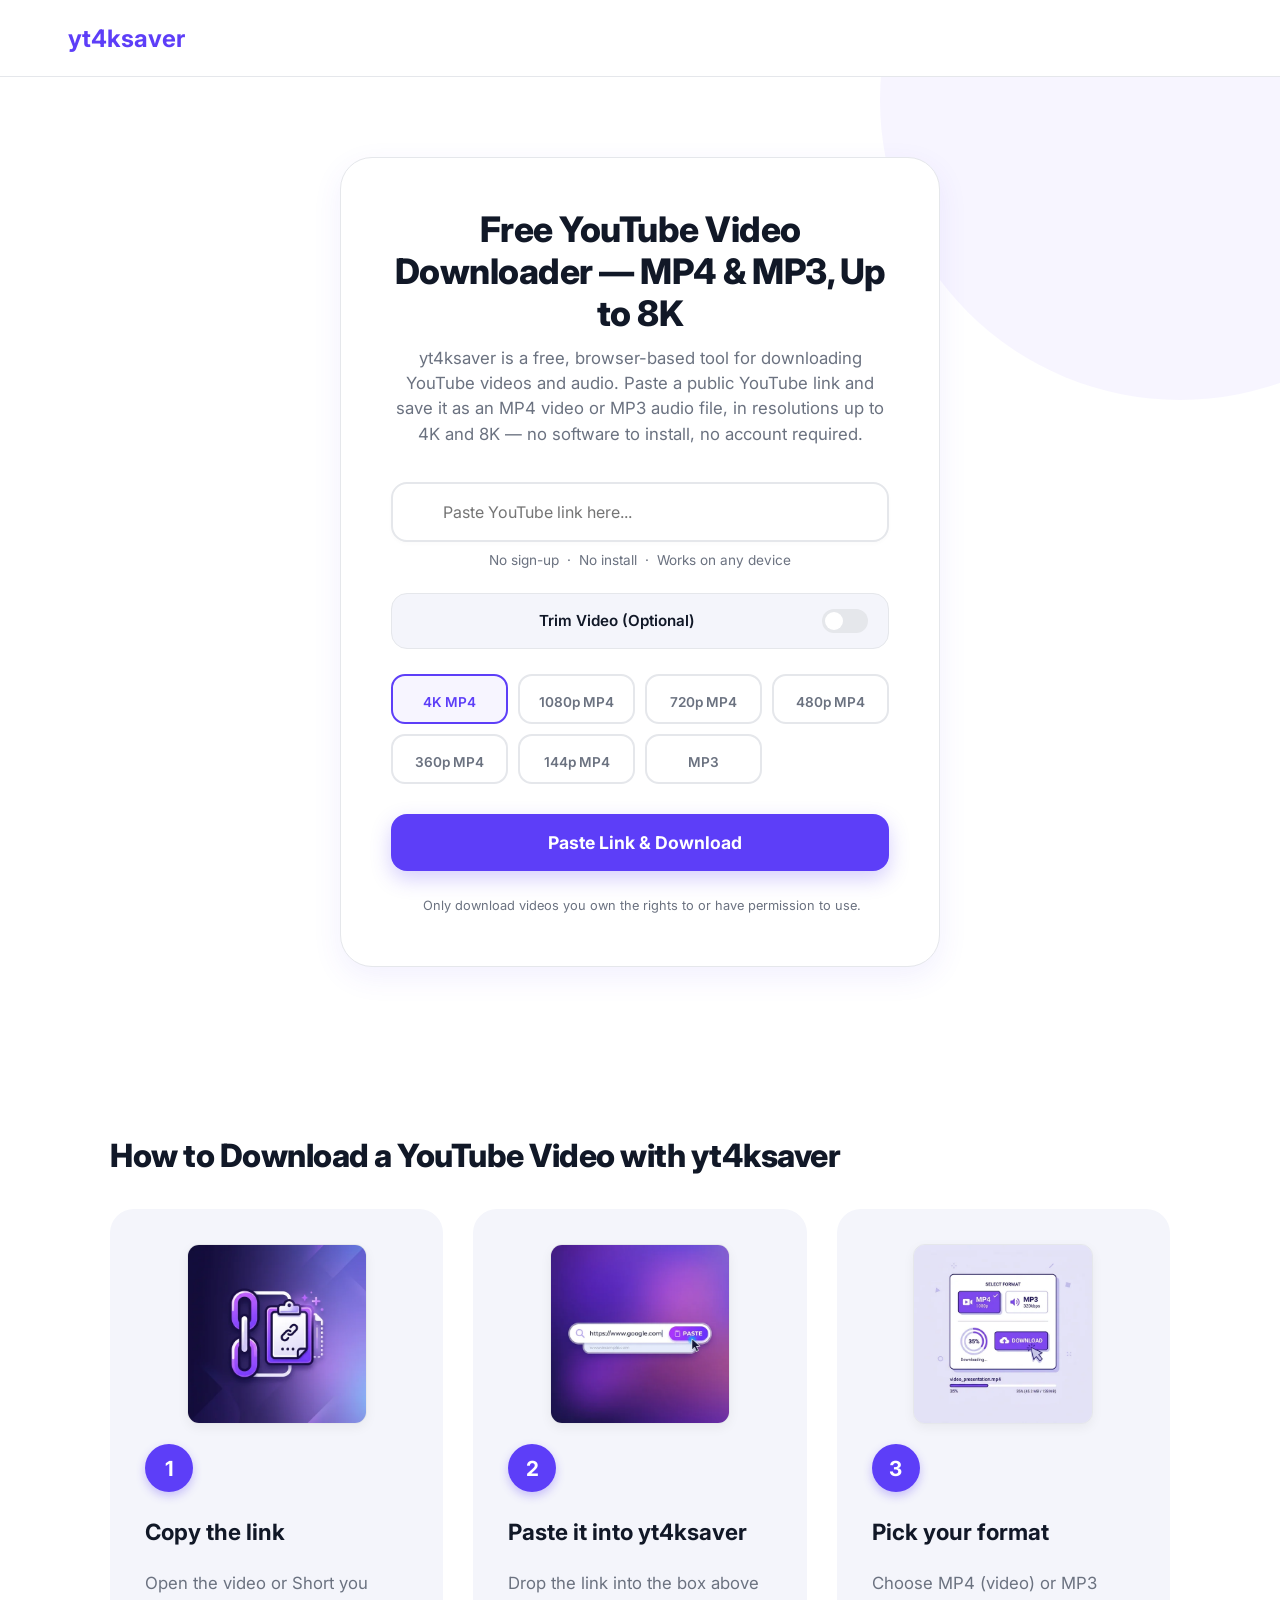
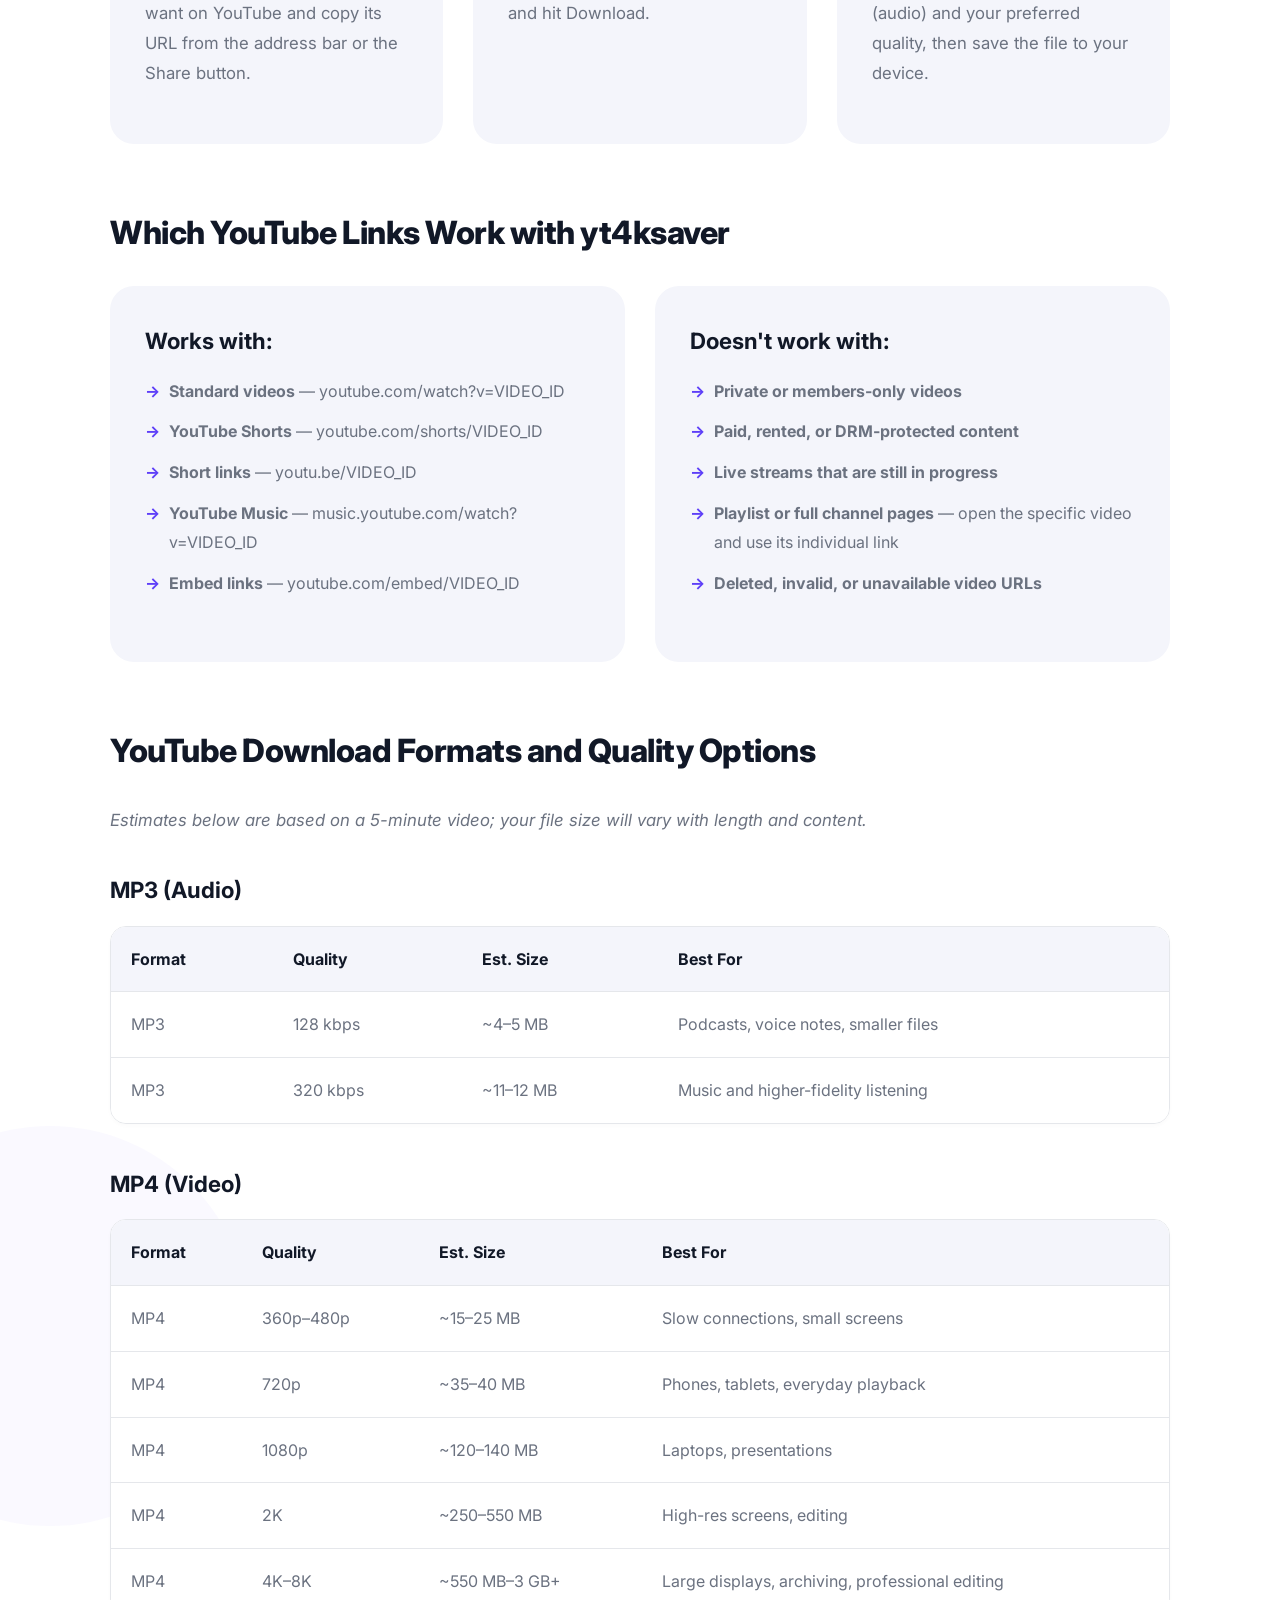
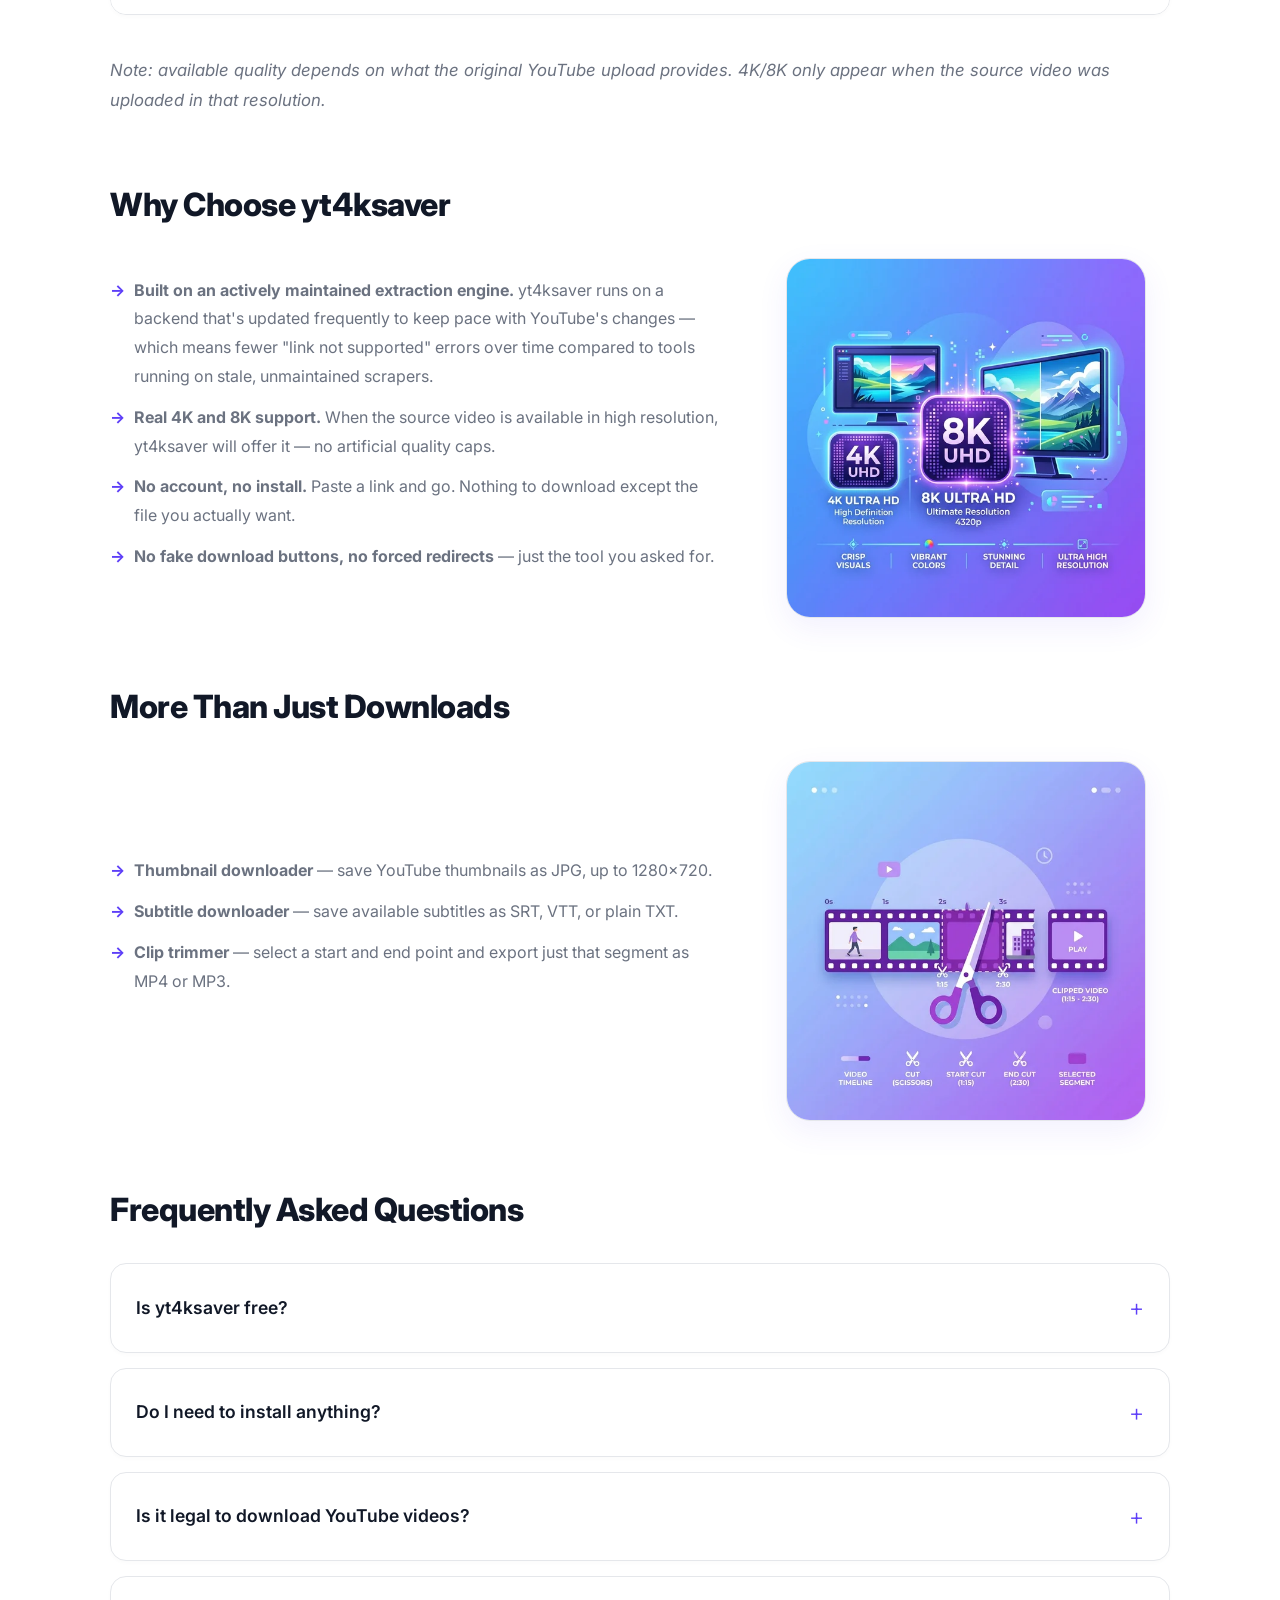
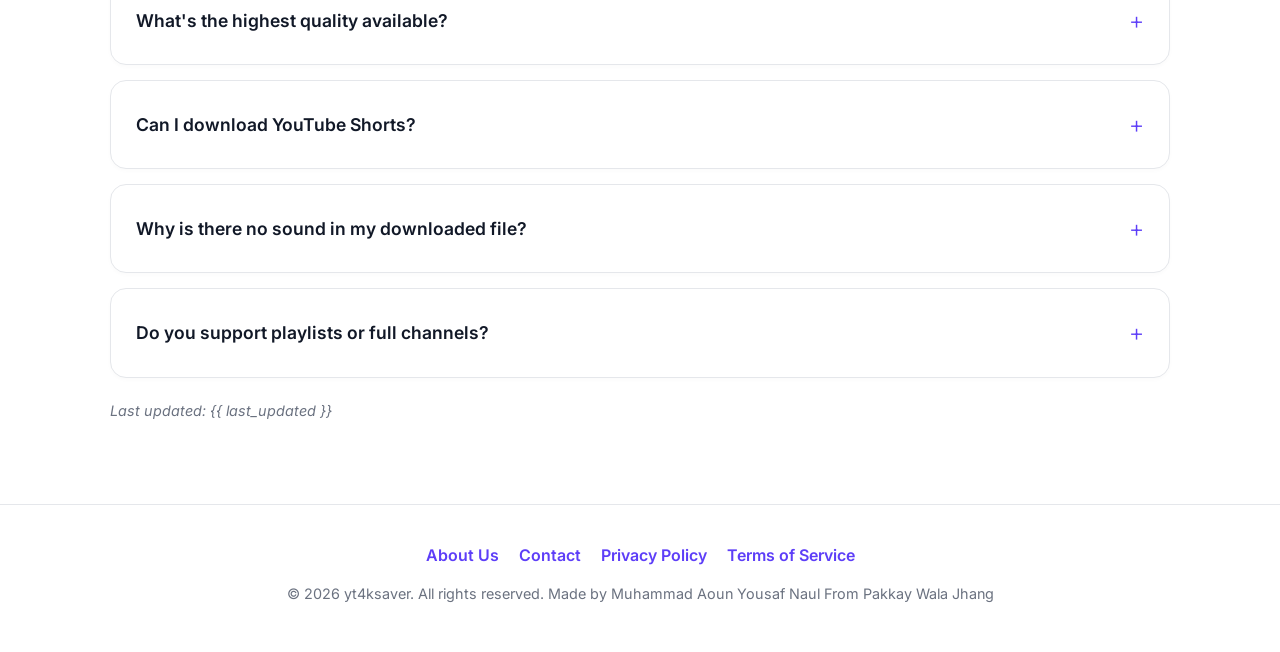
==== index.html @ 39dce500 "Initial commit of yt4ksaver" ====
<!DOCTYPE html>
<html lang="en-US">

<head>
    <meta charset="UTF-8">
    <meta name="viewport" content="width=device-width, initial-scale=1.0">
    <title>yt4ksaver — Free YouTube Video Downloader (MP4 & MP3, 8K)</title>
    <meta name="description"
        content="Download YouTube videos free as MP4 or MP3 — up to 4K and 8K quality. No sign-up, no software. Paste a link and download in seconds.">
    <meta name="robots" content="index, follow">
    <link rel="canonical" href="https://yt4ksaver.com/">

    <!-- Open Graph -->
    <meta property="og:type" content="website">
    <meta property="og:title" content="yt4ksaver — Free YouTube Video Downloader (MP4 & MP3, up to 8K)">
    <meta property="og:description"
        content="Free, browser-based YouTube downloader. MP4 and MP3, up to 8K, no sign-up required.">
    <meta property="og:url" content="https://yt4ksaver.com/">
    <meta property="og:image" content="https://yt4ksaver.com/og-image.png">

    <!-- Twitter Card -->
    <meta name="twitter:card" content="summary_large_image">
    <meta name="twitter:title" content="yt4ksaver — Free YouTube Video Downloader">
    <meta name="twitter:description" content="MP4 & MP3, up to 8K. No sign-up, no software.">

    <link href="https://fonts.googleapis.com/css2?family=Inter:wght@400;500;600;700&display=swap" rel="stylesheet">
    <link rel="stylesheet" href="style.css">
    <script src="https://unpkg.com/lucide@latest"></script>

    <!-- Schema Markup (JSON-LD) -->
    <script type="application/ld+json">
    {
      "@context": "https://schema.org",
      "@graph": [
        {
          "@type": "WebApplication",
          "name": "yt4ksaver",
          "url": "https://yt4ksaver.com/",
          "applicationCategory": "MultimediaApplication",
          "operatingSystem": "Any (browser-based)",
          "offers": {
            "@type": "Offer",
            "price": "0",
            "priceCurrency": "USD"
          },
          "description": "Free browser-based tool to download YouTube videos and audio as MP4 or MP3, up to 4K and 8K resolution."
        },
        {
          "@type": "HowTo",
          "name": "How to Download a YouTube Video with yt4ksaver",
          "step": [
            { "@type": "HowToStep", "name": "Copy the link", "text": "Open the video or Short on YouTube and copy its URL." },
            { "@type": "HowToStep", "name": "Paste it into yt4ksaver", "text": "Paste the link into the download box and click Download." },
            { "@type": "HowToStep", "name": "Pick your format", "text": "Choose MP4 or MP3 and your preferred quality, then save the file." }
          ]
        },
        {
          "@type": "FAQPage",
          "mainEntity": [
            {
              "@type": "Question",
              "name": "Is yt4ksaver free?",
              "acceptedAnswer": { "@type": "Answer", "text": "Yes. yt4ksaver supports free downloads directly in your browser, with no sign-up or software install." }
            },
            {
              "@type": "Question",
              "name": "Do I need to install anything?",
              "acceptedAnswer": { "@type": "Answer", "text": "No. Downloads run entirely in your browser on desktop or mobile." }
            },
            {
              "@type": "Question",
              "name": "Is it legal to download YouTube videos?",
              "acceptedAnswer": { "@type": "Answer", "text": "Downloading may be subject to YouTube's Terms of Service and copyright law. Only save content you own or have permission to use." }
            },
            {
              "@type": "Question",
              "name": "What's the highest quality available?",
              "acceptedAnswer": { "@type": "Answer", "text": "Up to 8K, when the original video was uploaded in that resolution." }
            },
            {
              "@type": "Question",
              "name": "Can I download YouTube Shorts?",
              "acceptedAnswer": { "@type": "Answer", "text": "Yes, Shorts links work the same way as standard video links." }
            }
          ]
        }
      ]
    }
    </script>
</head>

<body>
    <header class="site-header">
        <div class="header-container">
            <a href="/" class="logo" style="text-decoration: none;">
                <i data-lucide="youtube" style="color: var(--primary-color);"></i>
                yt4ksaver
            </a>
            <button class="dark-mode-toggle" id="dark-mode-toggle" aria-label="Toggle Dark Mode">
                <i data-lucide="moon" class="toggle-icon"></i>
            </button>
        </div>
    </header>

    <main>
        <!-- Hero & Downloader -->
        <section class="hero-section">
            <div class="container downloader-container">
                <header class="downloader-header">
                    <h1>Free YouTube Video Downloader — MP4 & MP3, Up to 8K</h1>
                    <p>yt4ksaver is a free, browser-based tool for downloading YouTube videos and audio. Paste a public
                        YouTube link and save it as an MP4 video or MP3 audio file, in resolutions up to 4K and 8K — no
                        software to install, no account required.</p>
                </header>

                <section class="downloader-ui">
                    <div class="video-preview" id="video-preview" style="display: none;">
                        <img id="thumbnail" src="" alt="YouTube Video Thumbnail">
                        <div class="video-info">
                            <span class="ready-badge"><i data-lucide="check-circle-2"></i> Ready</span>
                            <div class="extra-downloads">
                                <a href="#" id="download-thumb-btn" target="_blank" class="extra-btn"
                                    title="Download HD Thumbnail"><i data-lucide="image"></i></a>
                                <button id="download-sub-btn" class="extra-btn" title="Download Subtitles"><i
                                        data-lucide="type"></i></button>
                            </div>
                        </div>
                    </div>

                    <div class="input-group">
                        <i data-lucide="link" class="input-icon"></i>
                        <input type="url" id="url-input" placeholder="Paste YouTube link here..." required
                            aria-label="YouTube Video URL">
                    </div>

                    <p
                        style="font-size: 0.85rem; color: var(--text-secondary); margin-top: -15px; margin-bottom: 25px;">
                        No sign-up &nbsp;·&nbsp; No install &nbsp;·&nbsp; Works on any device
                    </p>

                    <div class="trim-section">
                        <div class="trim-toggle-container">
                            <label class="switch-label">
                                <i data-lucide="scissors"></i> Trim Video (Optional)
                                <div class="switch">
                                    <input type="checkbox" id="trim-toggle">
                                    <span class="slider round"></span>
                                </div>
                            </label>
                        </div>
                        <div class="trim-inputs" id="trim-inputs" style="display: none;">
                            <div class="time-input">
                                <label for="start-time">Start Time</label>
                                <input type="text" id="start-time" placeholder="e.g. 01:15">
                            </div>
                            <div class="time-input">
                                <label for="end-time">End Time</label>
                                <input type="text" id="end-time" placeholder="e.g. 02:30">
                            </div>
                        </div>
                    </div>

                    <div class="options-group">
                        <button class="option active" data-format="4k"><i data-lucide="monitor-play"></i> 4K MP4</button>
                        <button class="option" data-format="1080p"><i data-lucide="tv"></i> 1080p MP4</button>
                        <button class="option" data-format="720p"><i data-lucide="laptop"></i> 720p MP4</button>
                        <button class="option" data-format="480p"><i data-lucide="smartphone"></i> 480p MP4</button>
                        <button class="option" data-format="360p"><i data-lucide="smartphone"></i> 360p MP4</button>
                        <button class="option" data-format="144p"><i data-lucide="film"></i> 144p MP4</button>
                        <button class="option" data-format="mp3"><i data-lucide="headphones"></i> MP3</button>
                    </div>

                    <div class="progress-container" id="progress-container" style="display: none;">
                        <div class="progress-bar" id="progress-bar"></div>
                        <div class="progress-text" id="progress-text">0%</div>
                    </div>

                    <div class="action-buttons">
                        <button class="download-btn" id="download-btn">
                            <i data-lucide="download"></i>
                            <span class="btn-text">Paste Link & Download</span>
                            <div class="spinner" id="spinner"></div>
                        </button>
                        <button class="pause-btn" id="pause-btn" style="display: none;" aria-label="Cancel or Pause">
                            <i data-lucide="square"></i>
                        </button>
                    </div>

                    <div class="status" id="status-message"></div>
                    <p class="tos-text"><i data-lucide="shield-alert"
                            style="width: 14px; height: 14px; vertical-align: middle; margin-right: 4px;"></i>Only
                        download videos you own the rights to or have permission to use.</p>
                </section>

                <!-- Recent Downloads -->
                <div class="recent-downloads" id="recent-downloads" style="display: none;">
                    <div style="display: flex; justify-content: space-between; align-items: center; margin-bottom: 15px;">
                        <h3 style="margin-bottom: 0;"><i data-lucide="history"></i> Recent Downloads</h3>
                        <button id="clear-history-btn" class="clear-history-btn" title="Clear Download History">
                            <i data-lucide="trash-2" style="width: 14px; height: 14px; vertical-align: middle;"></i> Clear
                        </button>
                    </div>
                    <ul id="recent-list" class="recent-list"></ul>
                </div>
            </div>
        </section>

        <!-- SEO Content -->
        <section class="seo-content container">
            <article class="seo-article">
                <h2>How to Download a YouTube Video with yt4ksaver</h2>
                <div class="steps-grid">
                    <div class="step-card">
                        <img src="step-copy.webp" alt="Step 1: Copy YouTube link from address bar or share button"
                            width="500" height="500" loading="lazy" class="step-img">
                        <div class="step-number">1</div>
                        <h3>Copy the link</h3>
                        <p>Open the video or Short you want on YouTube and copy its URL from the address bar or the
                            Share button.</p>
                    </div>
                    <div class="step-card">
                        <img src="step-paste.webp" alt="Step 2: Paste URL link into yt4ksaver downloader input"
                            width="500" height="500" loading="lazy" class="step-img">
                        <div class="step-number">2</div>
                        <h3>Paste it into yt4ksaver</h3>
                        <p>Drop the link into the box above and hit Download.</p>
                    </div>
                    <div class="step-card">
                        <img src="step-download.webp" alt="Step 3: Select format and download in 4K MP4 or MP3"
                            width="500" height="500" loading="lazy" class="step-img">
                        <div class="step-number">3</div>
                        <h3>Pick your format</h3>
                        <p>Choose MP4 (video) or MP3 (audio) and your preferred quality, then save the file to your
                            device.</p>
                    </div>
                </div>

                <h2>Which YouTube Links Work with yt4ksaver</h2>
                <div class="benefits-grid">
                    <div class="benefit">
                        <h3>Works with:</h3>
                        <ul>
                            <li><strong>Standard videos</strong> — <code>youtube.com/watch?v=VIDEO_ID</code></li>
                            <li><strong>YouTube Shorts</strong> — <code>youtube.com/shorts/VIDEO_ID</code></li>
                            <li><strong>Short links</strong> — <code>youtu.be/VIDEO_ID</code></li>
                            <li><strong>YouTube Music</strong> — <code>music.youtube.com/watch?v=VIDEO_ID</code></li>
                            <li><strong>Embed links</strong> — <code>youtube.com/embed/VIDEO_ID</code></li>
                        </ul>
                    </div>
                    <div class="benefit">
                        <h3>Doesn't work with:</h3>
                        <ul>
                            <li><strong>Private or members-only videos</strong></li>
                            <li><strong>Paid, rented, or DRM-protected content</strong></li>
                            <li><strong>Live streams that are still in progress</strong></li>
                            <li><strong>Playlist or full channel pages</strong> — open the specific video and use its
                                individual link</li>
                            <li><strong>Deleted, invalid, or unavailable video URLs</strong></li>
                        </ul>
                    </div>
                </div>

                <h2>YouTube Download Formats and Quality Options</h2>
                <p><em>Estimates below are based on a 5-minute video; your file size will vary with length and
                        content.</em></p>

                <h3>MP3 (Audio)</h3>
                <div class="table-container">
                    <table class="seo-table">
                        <thead>
                            <tr>
                                <th>Format</th>
                                <th>Quality</th>
                                <th>Est. Size</th>
                                <th>Best For</th>
                            </tr>
                        </thead>
                        <tbody>
                            <tr>
                                <td>MP3</td>
                                <td>128 kbps</td>
                                <td>~4–5 MB</td>
                                <td>Podcasts, voice notes, smaller files</td>
                            </tr>
                            <tr>
                                <td>MP3</td>
                                <td>320 kbps</td>
                                <td>~11–12 MB</td>
                                <td>Music and higher-fidelity listening</td>
                            </tr>
                        </tbody>
                    </table>
                </div>

                <h3>MP4 (Video)</h3>
                <div class="table-container">
                    <table class="seo-table">
                        <thead>
                            <tr>
                                <th>Format</th>
                                <th>Quality</th>
                                <th>Est. Size</th>
                                <th>Best For</th>
                            </tr>
                        </thead>
                        <tbody>
                            <tr>
                                <td>MP4</td>
                                <td>360p–480p</td>
                                <td>~15–25 MB</td>
                                <td>Slow connections, small screens</td>
                            </tr>
                            <tr>
                                <td>MP4</td>
                                <td>720p</td>
                                <td>~35–40 MB</td>
                                <td>Phones, tablets, everyday playback</td>
                            </tr>
                            <tr>
                                <td>MP4</td>
                                <td>1080p</td>
                                <td>~120–140 MB</td>
                                <td>Laptops, presentations</td>
                            </tr>
                            <tr>
                                <td>MP4</td>
                                <td>2K</td>
                                <td>~250–550 MB</td>
                                <td>High-res screens, editing</td>
                            </tr>
                            <tr>
                                <td>MP4</td>
                                <td>4K–8K</td>
                                <td>~550 MB–3 GB+</td>
                                <td>Large displays, archiving, professional editing</td>
                            </tr>
                        </tbody>
                    </table>
                </div>
                <p><em>Note: available quality depends on what the original YouTube upload provides. 4K/8K only appear
                        when the source video was uploaded in that resolution.</em></p>

                <h2>Why Choose yt4ksaver</h2>
                <div class="feature-split">
                    <div class="feature-split-content">
                        <ul>
                            <li><strong>Built on an actively maintained extraction engine.</strong> yt4ksaver runs on a
                                backend that's updated frequently to keep pace with YouTube's changes — which means
                                fewer "link not supported" errors over time compared to tools running on stale,
                                unmaintained scrapers.</li>
                            <li><strong>Real 4K and 8K support.</strong> When the source video is available in high
                                resolution, yt4ksaver will offer it — no artificial quality caps.</li>
                            <li><strong>No account, no install.</strong> Paste a link and go. Nothing to download except
                                the file you actually want.</li>
                            <li><strong>No fake download buttons, no forced redirects</strong> — just the tool you asked
                                for.</li>
                        </ul>
                    </div>
                    <div class="feature-split-img-container">
                        <img src="feature-quality.webp"
                            alt="High Resolution support: Download videos in Full HD 1080p, Ultra HD 4K, and 8K resolutions"
                            width="600" height="600" loading="lazy" class="feature-img">
                    </div>
                </div>

                <h2>More Than Just Downloads</h2>
                <div class="feature-split">
                    <div class="feature-split-content">
                        <ul>
                            <li><strong>Thumbnail downloader</strong> — save YouTube thumbnails as JPG, up to 1280×720.
                            </li>
                            <li><strong>Subtitle downloader</strong> — save available subtitles as SRT, VTT, or plain
                                TXT.</li>
                            <li><strong>Clip trimmer</strong> — select a start and end point and export just that
                                segment as MP4 or MP3.</li>
                        </ul>
                    </div>
                    <div class="feature-split-img-container">
                        <img src="feature-trimming.webp"
                            alt="Advanced tools: Video Trimming, Thumbnail detection, and Subtitle extraction"
                            width="600" height="600" loading="lazy" class="feature-img">
                    </div>
                </div>

                <h2>Frequently Asked Questions</h2>
                <div class="faq-section">
                    <details>
                        <summary>Is yt4ksaver free?</summary>
                        <p>Yes. yt4ksaver supports free downloads directly in your browser, with no sign-up or software
                            install.</p>
                    </details>
                    <details>
                        <summary>Do I need to install anything?</summary>
                        <p>No. Downloads run entirely in your browser on desktop or mobile.</p>
                    </details>
                    <details>
                        <summary>Is it legal to download YouTube videos?</summary>
                        <p>Downloading YouTube videos may be subject to YouTube's Terms of Service and copyright law.
                            Only save content you own, have permission to use, or are otherwise legally allowed to keep.
                        </p>
                    </details>
                    <details>
                        <summary>What's the highest quality available?</summary>
                        <p>Up to 8K, when the original YouTube video was uploaded in that resolution. If the source
                            doesn't offer 4K or 8K, those options won't appear.</p>
                    </details>
                    <details>
                        <summary>Can I download YouTube Shorts?</summary>
                        <p>Yes — paste the Shorts link the same way you would a standard video link.</p>
                    </details>
                    <details>
                        <summary>Why is there no sound in my downloaded file?</summary>
                        <p>You likely downloaded a video-only version. Check for a muted-speaker icon next to the
                            quality option and choose a version with audio, or download the MP3 separately.</p>
                    </details>
                    <details>
                        <summary>Do you support playlists or full channels?</summary>
                        <p>Not yet. Open the specific video you want from the playlist or channel and use its individual
                            link.</p>
                    </details>
                </div>
                <p style="margin-top: 20px; font-size: 0.9rem; color: var(--text-secondary);"><em>Last updated: {{
                        last_updated }}</em></p>
            </article>
        </section>
    </main>

    <footer class="site-footer">
        <div class="footer-container">
            <div class="footer-links">
                <a href="/about.html">About Us</a>
                <a href="/contact.html">Contact</a>
                <a href="/privacy.html">Privacy Policy</a>
                <a href="/terms.html">Terms of Service</a>
            </div>
            <p>&copy; 2026 yt4ksaver. All rights reserved. Made by Muhammad Aoun Yousaf Naul From Pakkay Wala Jhang</p>
        </div>
    </footer>

    <script src="script.js" defer></script>
</body>

</html>
---- style.css ----
:root {
    --primary-color: #5d3ef8;
    --primary-hover: #4b2edf;
    --bg-main: #ffffff;
    --bg-card: #f4f5fb;
    --text-primary: #111827;
    --text-secondary: #6b7280;
    --border-color: #e5e7eb;
    --shadow-sm: 0 2px 4px rgba(0, 0, 0, 0.02);
    --shadow-md: 0 10px 30px rgba(93, 62, 248, 0.08);
}

body.dark-mode {
    --bg-main: #0f172a;
    --bg-card: #1e293b;
    --text-primary: #f8fafc;
    --text-secondary: #94a3b8;
    --border-color: #334155;
    --shadow-sm: 0 2px 4px rgba(0, 0, 0, 0.2);
    --shadow-md: 0 10px 30px rgba(0, 0, 0, 0.4);
}

* {
    margin: 0;
    padding: 0;
    box-sizing: border-box;
    font-family: 'Inter', -apple-system, BlinkMacSystemFont, sans-serif;
}

body {
    background: var(--bg-main);
    color: var(--text-primary);
    min-height: 100vh;
    display: flex;
    flex-direction: column;
    overflow-x: hidden;
    position: relative;
    transition: background-color 0.3s ease, color 0.3s ease;
}

body, header, footer, .downloader-container, .downloader-ui, .seo-content, .seo-article, input, button, .switch, .option, .trim-section, .step-card, .benefit, details, summary {
    transition: background-color 0.3s ease, color 0.3s ease, border-color 0.3s ease, box-shadow 0.3s ease;
}

/* Background Abstract Shapes */
body::before, body::after {
    content: '';
    position: absolute;
    border-radius: 50%;
    background: rgba(93, 62, 248, 0.05);
    z-index: -1;
}
body::before {
    width: 600px;
    height: 600px;
    top: -200px;
    right: -200px;
}
body::after {
    width: 400px;
    height: 400px;
    top: 50%;
    left: -150px;
    background: rgba(93, 62, 248, 0.03);
}

.site-header {
    background: var(--bg-main);
    padding: 20px 0;
    backdrop-filter: blur(10px);
    position: sticky;
    top: 0;
    z-index: 100;
    border-bottom: 1px solid var(--border-color);
}

.header-container {
    max-width: 1200px;
    margin: 0 auto;
    padding: 0 20px;
    display: flex;
    align-items: center;
    justify-content: space-between;
}

.logo {
    font-size: 1.5rem;
    font-weight: 700;
    color: var(--primary-color);
    display: flex;
    align-items: center;
    gap: 8px;
}

.dark-mode-toggle {
    cursor: pointer;
    background: none;
    border: none;
    padding: 8px;
    border-radius: 50%;
    display: flex;
    align-items: center;
    justify-content: center;
    color: var(--text-primary);
    transition: background-color 0.2s, transform 0.2s;
}

.dark-mode-toggle:hover {
    background-color: var(--bg-card);
    transform: scale(1.08);
}

.toggle-icon {
    width: 20px;
    height: 20px;
    transition: transform 0.5s ease;
}

.dark-mode-toggle:hover .toggle-icon {
    transform: rotate(30deg);
}

.hero-section {
    padding: 80px 20px 40px;
    display: flex;
    justify-content: center;
}

.container {
    width: 100%;
}

.downloader-container {
    background: var(--bg-main);
    border-radius: 32px;
    padding: 50px;
    max-width: 600px;
    box-shadow: var(--shadow-md);
    text-align: center;
    border: 1px solid var(--border-color);
    position: relative;
    z-index: 10;
    transition: background-color 0.3s, border-color 0.3s;
}

.downloader-header h1 {
    font-size: 2.2rem;
    font-weight: 800;
    color: var(--text-primary);
    margin-bottom: 12px;
    letter-spacing: -0.5px;
}

.downloader-header p {
    color: var(--text-secondary);
    font-size: 1.05rem;
    margin-bottom: 35px;
    line-height: 1.5;
}

.input-group {
    margin-bottom: 25px;
    position: relative;
}

.input-icon {
    position: absolute;
    left: 20px;
    top: 50%;
    transform: translateY(-50%);
    color: var(--text-secondary);
    width: 20px;
    height: 20px;
}

input[type="url"] {
    width: 100%;
    padding: 18px 24px 18px 50px; /* added left padding for icon */
    border-radius: 16px;
    border: 2px solid var(--border-color);
    background: var(--bg-main);
    color: var(--text-primary);
    font-size: 1rem;
    outline: none;
    transition: all 0.3s ease;
    box-shadow: var(--shadow-sm);
}

.trim-section {
    background: var(--bg-card);
    border: 1px solid var(--border-color);
    padding: 15px 20px;
    border-radius: 16px;
    margin-bottom: 25px;
}

.trim-toggle-container {
    text-align: left;
    color: var(--text-secondary);
}

.switch-label {
    display: flex;
    justify-content: space-between;
    align-items: center;
    font-weight: 600;
    font-size: 0.95rem;
    cursor: pointer;
    color: var(--text-primary);
}

.switch-label .lucide {
    margin-right: 8px;
    vertical-align: middle;
    color: var(--primary-color);
}

/* Toggle Switch CSS */
.switch {
    position: relative;
    display: inline-block;
    width: 46px;
    height: 24px;
}
.switch input { 
    opacity: 0;
    width: 0;
    height: 0;
}
.slider {
    position: absolute;
    cursor: pointer;
    top: 0; left: 0; right: 0; bottom: 0;
    background-color: var(--border-color);
    transition: .4s;
}
.slider:before {
    position: absolute;
    content: "";
    height: 18px;
    width: 18px;
    left: 3px;
    bottom: 3px;
    background-color: white;
    transition: .4s;
}
input:checked + .slider {
    background-color: var(--primary-color);
}
input:checked + .slider:before {
    transform: translateX(22px);
}
.slider.round {
    border-radius: 34px;
}
.slider.round:before {
    border-radius: 50%;
}

.trim-inputs {
    display: flex;
    gap: 15px;
    margin-top: 20px;
    border-top: 1px solid var(--border-color);
    padding-top: 20px;
}

.time-input {
    flex: 1;
    text-align: left;
}

.time-input label {
    display: block;
    font-size: 0.8rem;
    font-weight: 600;
    color: var(--text-secondary);
    margin-bottom: 6px;
}

.time-input input {
    width: 100%;
    padding: 14px 18px;
    border-radius: 12px;
    border: 2px solid var(--border-color);
    background: var(--bg-main);
    color: var(--text-primary);
    outline: none;
}
.time-input input:focus { border-color: var(--primary-color); }

.options-group {
    display: grid;
    grid-template-columns: repeat(auto-fill, minmax(110px, 1fr));
    gap: 10px;
    margin-bottom: 30px;
}

.option {
    padding: 12px 8px;
    background: var(--bg-main);
    border: 2px solid var(--border-color);
    border-radius: 14px;
    cursor: pointer;
    transition: all 0.2s;
    font-weight: 600;
    font-size: 0.85rem;
    color: var(--text-secondary);
    display: flex;
    flex-direction: column;
    align-items: center;
    justify-content: center;
    gap: 6px;
    text-align: center;
}

.option .lucide {
    width: 24px;
    height: 24px;
    color: var(--text-secondary);
    transition: color 0.2s;
}

.option.active, .option:hover {
    background: rgba(93, 62, 248, 0.05);
    border-color: var(--primary-color);
    color: var(--primary-color);
}

.option.active .lucide, .option:hover .lucide {
    color: var(--primary-color);
}

.action-buttons {
    display: flex;
    gap: 15px;
}

.download-btn {
    flex: 1;
    padding: 18px;
    border-radius: 16px;
    border: none;
    background: var(--primary-color);
    color: white;
    font-size: 1.1rem;
    font-weight: 700;
    cursor: pointer;
    transition: all 0.3s;
    display: flex;
    justify-content: center;
    align-items: center;
    gap: 10px;
    box-shadow: 0 8px 20px rgba(93, 62, 248, 0.25);
}

.download-btn:hover {
    background: var(--primary-hover);
    transform: translateY(-2px);
    box-shadow: 0 12px 25px rgba(93, 62, 248, 0.3);
}

.download-btn:disabled {
    opacity: 0.6;
    cursor: not-allowed;
    transform: none;
}

.pause-btn {
    width: 60px;
    border-radius: 16px;
    border: 2px solid #ef4444;
    background: #fef2f2;
    color: #ef4444;
    cursor: pointer;
    transition: all 0.2s;
    display: flex;
    justify-content: center;
    align-items: center;
}

.pause-btn:hover {
    background: #ef4444;
    color: white;
}

body.dark-mode .pause-btn {
    background: rgba(239, 68, 68, 0.1);
}

.spinner {
    display: none;
    width: 22px;
    height: 22px;
    border: 3px solid rgba(255, 255, 255, 0.3);
    border-radius: 50%;
    border-top-color: white;
    animation: spin 1s ease-in-out infinite;
}

@keyframes spin {
    to { transform: rotate(360deg); }
}

.status {
    margin-top: 20px;
    font-size: 0.95rem;
    font-weight: 500;
    opacity: 0;
    transition: opacity 0.3s;
}

.status.show { opacity: 1; }
.status.success { color: #10b981; }
.status.error { color: #ef4444; }

.tos-text {
    margin-top: 25px;
    font-size: 0.8rem;
    color: var(--text-secondary);
    line-height: 1.5;
}

/* Video Preview Styles */
.video-preview {
    margin-bottom: 25px;
    border-radius: 20px;
    overflow: hidden;
    position: relative;
    box-shadow: var(--shadow-md);
    border: 1px solid var(--border-color);
    animation: fadeIn 0.5s ease-out;
}

@keyframes fadeIn {
    from { opacity: 0; transform: translateY(-10px); }
    to { opacity: 1; transform: translateY(0); }
}

.video-preview img {
    width: 100%;
    height: auto;
    display: block;
}

.video-info {
    position: absolute;
    bottom: 0;
    left: 0;
    width: 100%;
    padding: 20px;
    background: linear-gradient(transparent, rgba(0,0,0,0.7));
    text-align: left;
    display: flex;
    justify-content: space-between;
    align-items: center;
}

.ready-badge {
    background: var(--primary-color);
    color: white;
    padding: 6px 14px;
    border-radius: 20px;
    font-size: 0.85rem;
    font-weight: 600;
}

.extra-downloads {
    display: flex;
    gap: 10px;
}

.extra-btn {
    background: rgba(255, 255, 255, 0.2);
    color: white;
    border: 1px solid rgba(255, 255, 255, 0.4);
    padding: 6px 12px;
    border-radius: 12px;
    font-size: 0.8rem;
    cursor: pointer;
    text-decoration: none;
    transition: all 0.2s;
}
.extra-btn:hover {
    background: rgba(255, 255, 255, 0.4);
}

/* Progress Bar Styles */
.progress-container {
    width: 100%;
    height: 20px;
    background: var(--border-color);
    border-radius: 10px;
    margin-bottom: 25px;
    position: relative;
    overflow: hidden;
}

.progress-bar {
    height: 100%;
    width: 0%;
    background: var(--primary-color);
    border-radius: 10px;
    transition: width 0.2s ease;
}

.progress-text {
    position: absolute;
    top: 50%;
    left: 50%;
    transform: translate(-50%, -50%);
    font-size: 0.75rem;
    font-weight: 700;
    color: #ffffff;
    text-shadow: 0px 1px 2px rgba(0,0,0,0.3);
}

/* Recent Downloads */
.recent-downloads {
    margin-top: 40px;
    text-align: left;
    background: var(--bg-card);
    padding: 20px;
    border-radius: 16px;
    border: 1px solid var(--border-color);
}

.recent-downloads h3 {
    font-size: 1.1rem;
    color: var(--text-primary);
}

.clear-history-btn {
    background: transparent;
    border: 1px solid var(--border-color);
    color: #ef4444;
    padding: 5px 10px;
    border-radius: 8px;
    font-size: 0.75rem;
    font-weight: 600;
    cursor: pointer;
    transition: all 0.2s;
}

.clear-history-btn:hover {
    background: rgba(239, 68, 68, 0.1);
    border-color: #ef4444;
}

.recent-list {
    list-style: none;
}

.recent-list li {
    display: flex;
    justify-content: space-between;
    align-items: center;
    padding: 12px 0;
    border-bottom: 1px solid var(--border-color);
    font-size: 0.9rem;
    color: var(--text-secondary);
}

.recent-item-title {
    font-weight: 600;
    color: var(--text-primary);
    display: flex;
    align-items: center;
    gap: 8px;
    word-break: break-word;
}

.recent-format-tag {
    background: rgba(93, 62, 248, 0.1);
    color: var(--primary-color);
    padding: 2px 8px;
    border-radius: 6px;
    font-size: 0.75rem;
    font-weight: 700;
}

.recent-actions {
    display: flex;
    align-items: center;
    gap: 12px;
}
.recent-list li:last-child {
    border-bottom: none;
}

/* SEO Content Styles */
.seo-content {
    max-width: 1100px;
    margin: 0 auto;
    padding: 60px 20px;
    line-height: 1.8;
    color: var(--text-secondary);
}

.seo-article h2 {
    font-size: 2rem;
    font-weight: 800;
    color: var(--text-primary);
    margin: 60px 0 25px;
    letter-spacing: -0.5px;
}

.seo-article h3 {
    font-size: 1.4rem;
    font-weight: 700;
    color: var(--text-primary);
    margin: 35px 0 15px;
}

.seo-article p {
    margin-bottom: 20px;
    font-size: 1.05rem;
}

.seo-article ul {
    list-style: none;
    margin-bottom: 30px;
}

.seo-article ul li {
    margin-bottom: 12px;
    padding-left: 24px;
    position: relative;
}

.seo-article ul li::before {
    content: "→";
    color: var(--primary-color);
    position: absolute;
    left: 0;
    font-weight: bold;
}

.steps-grid, .benefits-grid {
    display: grid;
    grid-template-columns: repeat(auto-fit, minmax(min(100%, 280px), 1fr));
    gap: 30px;
    margin-bottom: 40px;
}

.step-card, .benefit {
    background: var(--bg-card);
    border: none;
    padding: 35px;
    border-radius: 24px;
    transition: transform 0.3s, box-shadow 0.3s;
}

.step-card:hover, .benefit:hover {
    transform: translateY(-5px);
    box-shadow: var(--shadow-md);
}

.step-number {
    width: 48px;
    height: 48px;
    background: var(--primary-color);
    color: white;
    border-radius: 50%;
    display: flex;
    justify-content: center;
    align-items: center;
    font-size: 1.3rem;
    font-weight: 700;
    margin-bottom: 20px;
    box-shadow: 0 4px 10px rgba(93, 62, 248, 0.3);
}

.step-card h3, .benefit h3 {
    margin-top: 0;
}

.table-container {
    overflow-x: auto;
    margin-bottom: 40px;
    border-radius: 16px;
    box-shadow: var(--shadow-sm);
    border: 1px solid var(--border-color);
}

.seo-table {
    width: 100%;
    border-collapse: collapse;
    background: var(--bg-main);
}

.seo-table th, .seo-table td {
    padding: 18px 20px;
    text-align: left;
    border-bottom: 1px solid var(--border-color);
}

.seo-table th {
    background: var(--bg-card);
    color: var(--text-primary);
    font-weight: 700;
}

.seo-table tr:last-child td {
    border-bottom: none;
}

.faq-section details {
    background: var(--bg-main);
    margin-bottom: 15px;
    border-radius: 16px;
    border: 1px solid var(--border-color);
    box-shadow: var(--shadow-sm);
}

.faq-section summary {
    padding: 22px 25px;
    font-weight: 600;
    color: var(--text-primary);
    font-size: 1.1rem;
    cursor: pointer;
    list-style: none;
    display: flex;
    justify-content: space-between;
    align-items: center;
}

.faq-section summary::-webkit-details-marker {
    display: none;
}

.faq-section summary::after {
    content: "+";
    color: var(--primary-color);
    font-size: 1.5rem;
    font-weight: 300;
}

.faq-section details[open] summary::after {
    content: "−";
}

.faq-section p {
    padding: 0 25px 25px;
    margin: 0;
}

/* Footer Styles */
.site-footer {
    background: var(--bg-main);
    border-top: 1px solid var(--border-color);
    padding: 40px 20px;
    margin-top: auto;
    text-align: center;
}

.footer-container {
    max-width: 1100px;
    margin: 0 auto;
}

.footer-links {
    display: flex;
    justify-content: center;
    flex-wrap: wrap;
    gap: 20px;
    margin-bottom: 20px;
}

.footer-links a {
    color: var(--primary-color);
    text-decoration: none;
    font-weight: 600;
}

.footer-links a:hover {
    text-decoration: underline;
}

.site-footer p {
    color: var(--text-secondary);
    font-size: 0.9rem;
    margin-bottom: 10px;
}

.disclaimer-text {
    font-size: 0.75rem !important;
    max-width: 800px;
    margin: 0 auto;
}

/* Mobile Responsiveness */
@media (max-width: 768px) {
    .downloader-container {
        padding: 30px 20px;
    }
    .downloader-header h1 {
        font-size: 1.8rem;
    }
    .trim-inputs {
        flex-direction: column;
        gap: 10px;
    }
    .options-group {
        grid-template-columns: repeat(3, 1fr);
        gap: 8px;
    }
    .seo-article h2 {
        font-size: 1.6rem;
    }
    .hero-section {
        padding: 40px 15px 20px;
    }
}

.step-img {
    width: 100%;
    max-width: 180px;
    height: auto;
    display: block;
    margin: 0 auto 20px;
    border-radius: 12px;
    box-shadow: 0 4px 12px rgba(0, 0, 0, 0.05);
    background: var(--bg-main);
    border: 1px solid var(--border-color);
}

.feature-split {
    display: flex;
    align-items: center;
    gap: 40px;
    margin-bottom: 50px;
    margin-top: 25px;
}

.feature-split-content {
    flex: 1.2;
}

.feature-split-img-container {
    flex: 0.8;
    display: flex;
    justify-content: center;
    align-items: center;
    min-width: 280px;
}

.feature-img {
    width: 100%;
    max-width: 360px;
    height: auto;
    border-radius: 24px;
    box-shadow: var(--shadow-md);
    border: 1px solid var(--border-color);
    display: block;
}

@media (max-width: 768px) {
    .feature-split {
        flex-direction: column;
        gap: 25px;
        text-align: center;
    }
    .feature-split-img-container {
        width: 100%;
        min-width: unset;
        order: -1;
        margin: 0 auto;
    }
    .feature-img {
        max-width: 260px;
    }
    .step-card, .benefit {
        padding: 24px;
    }
    .step-img {
        max-width: 140px;
    }
}
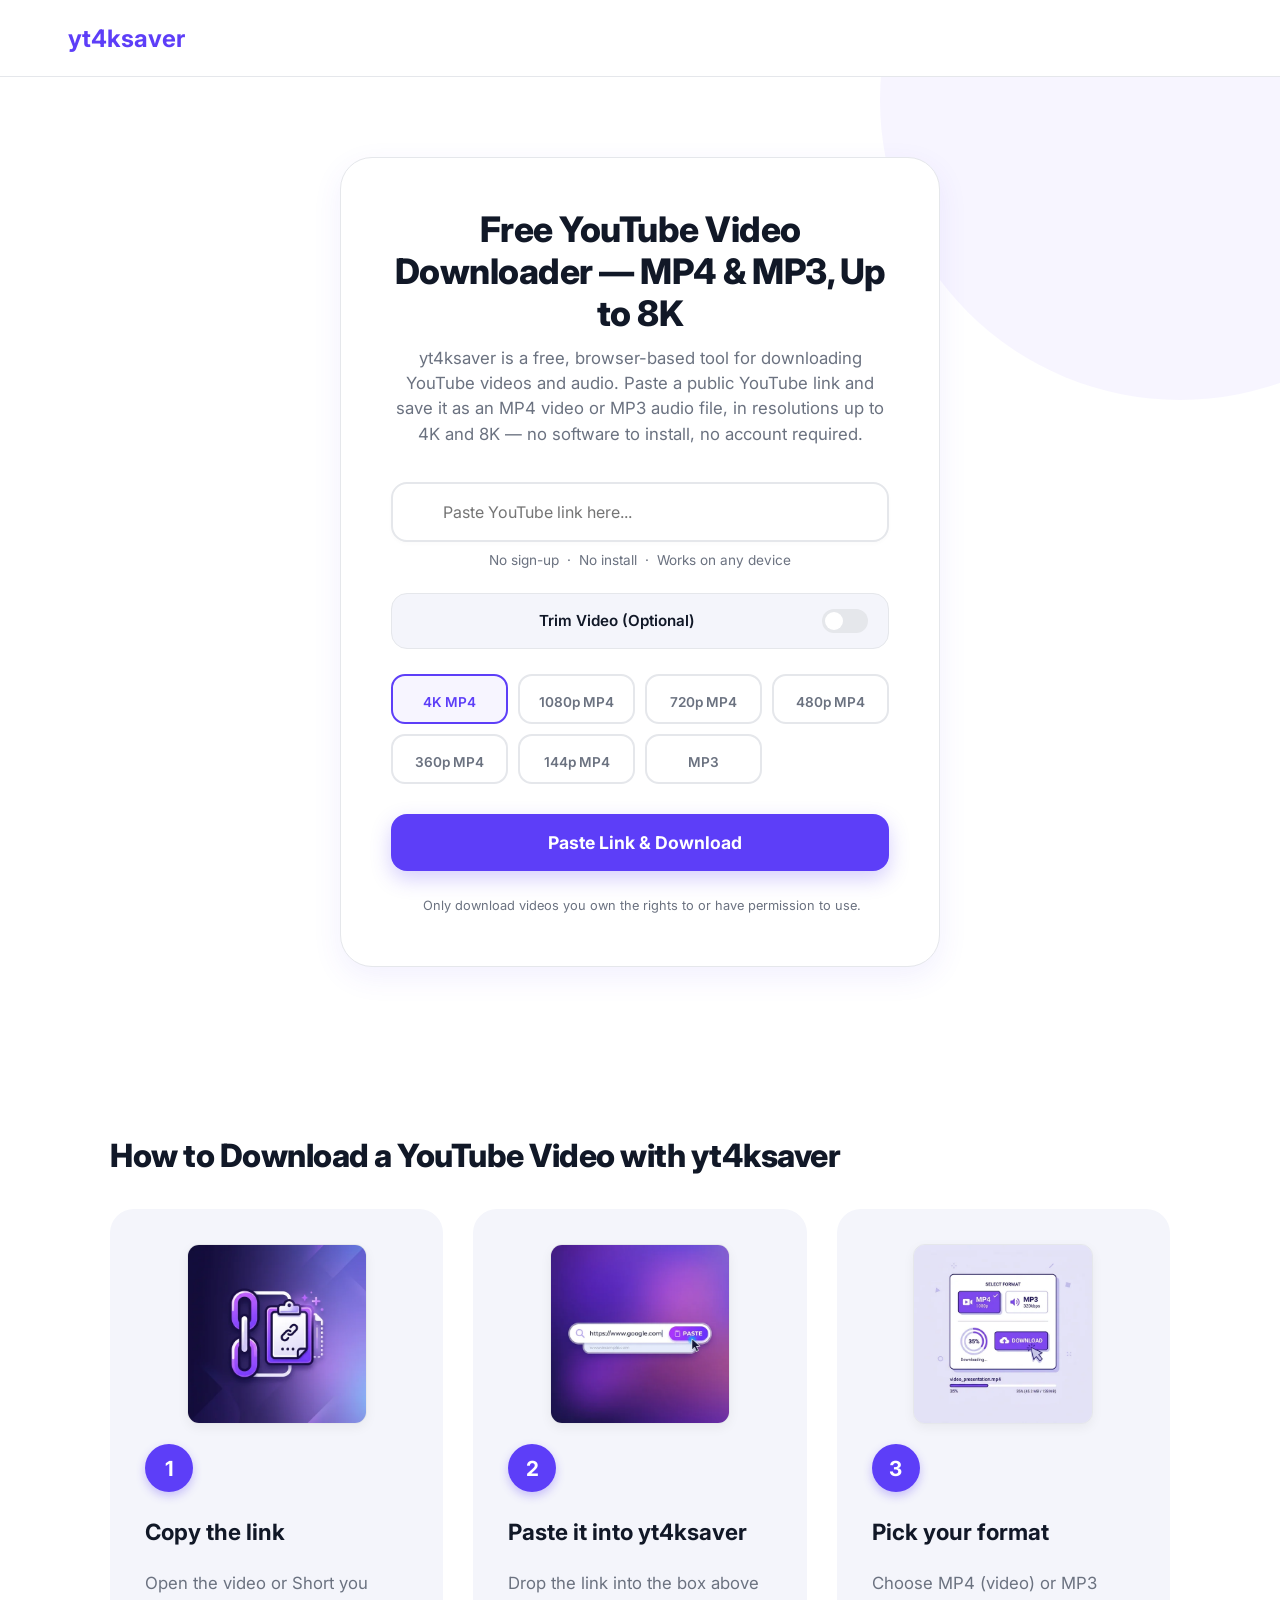
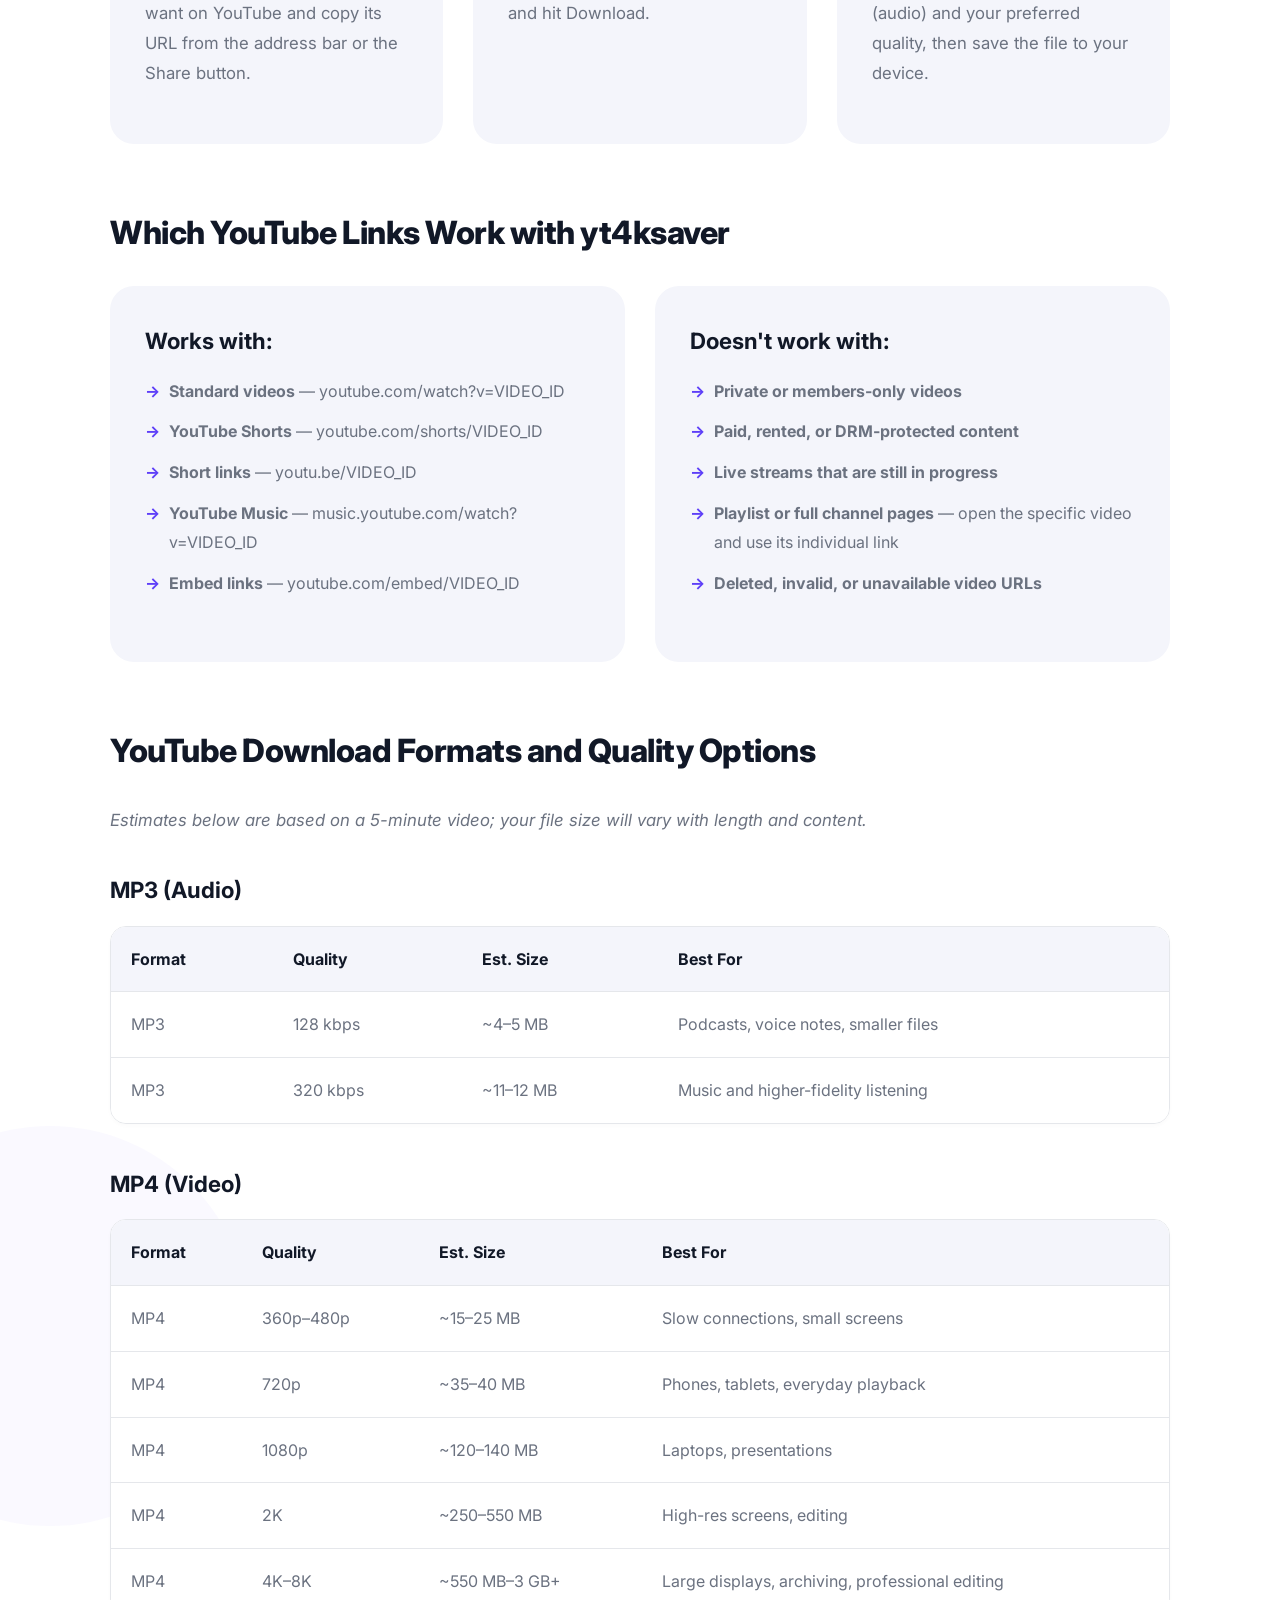
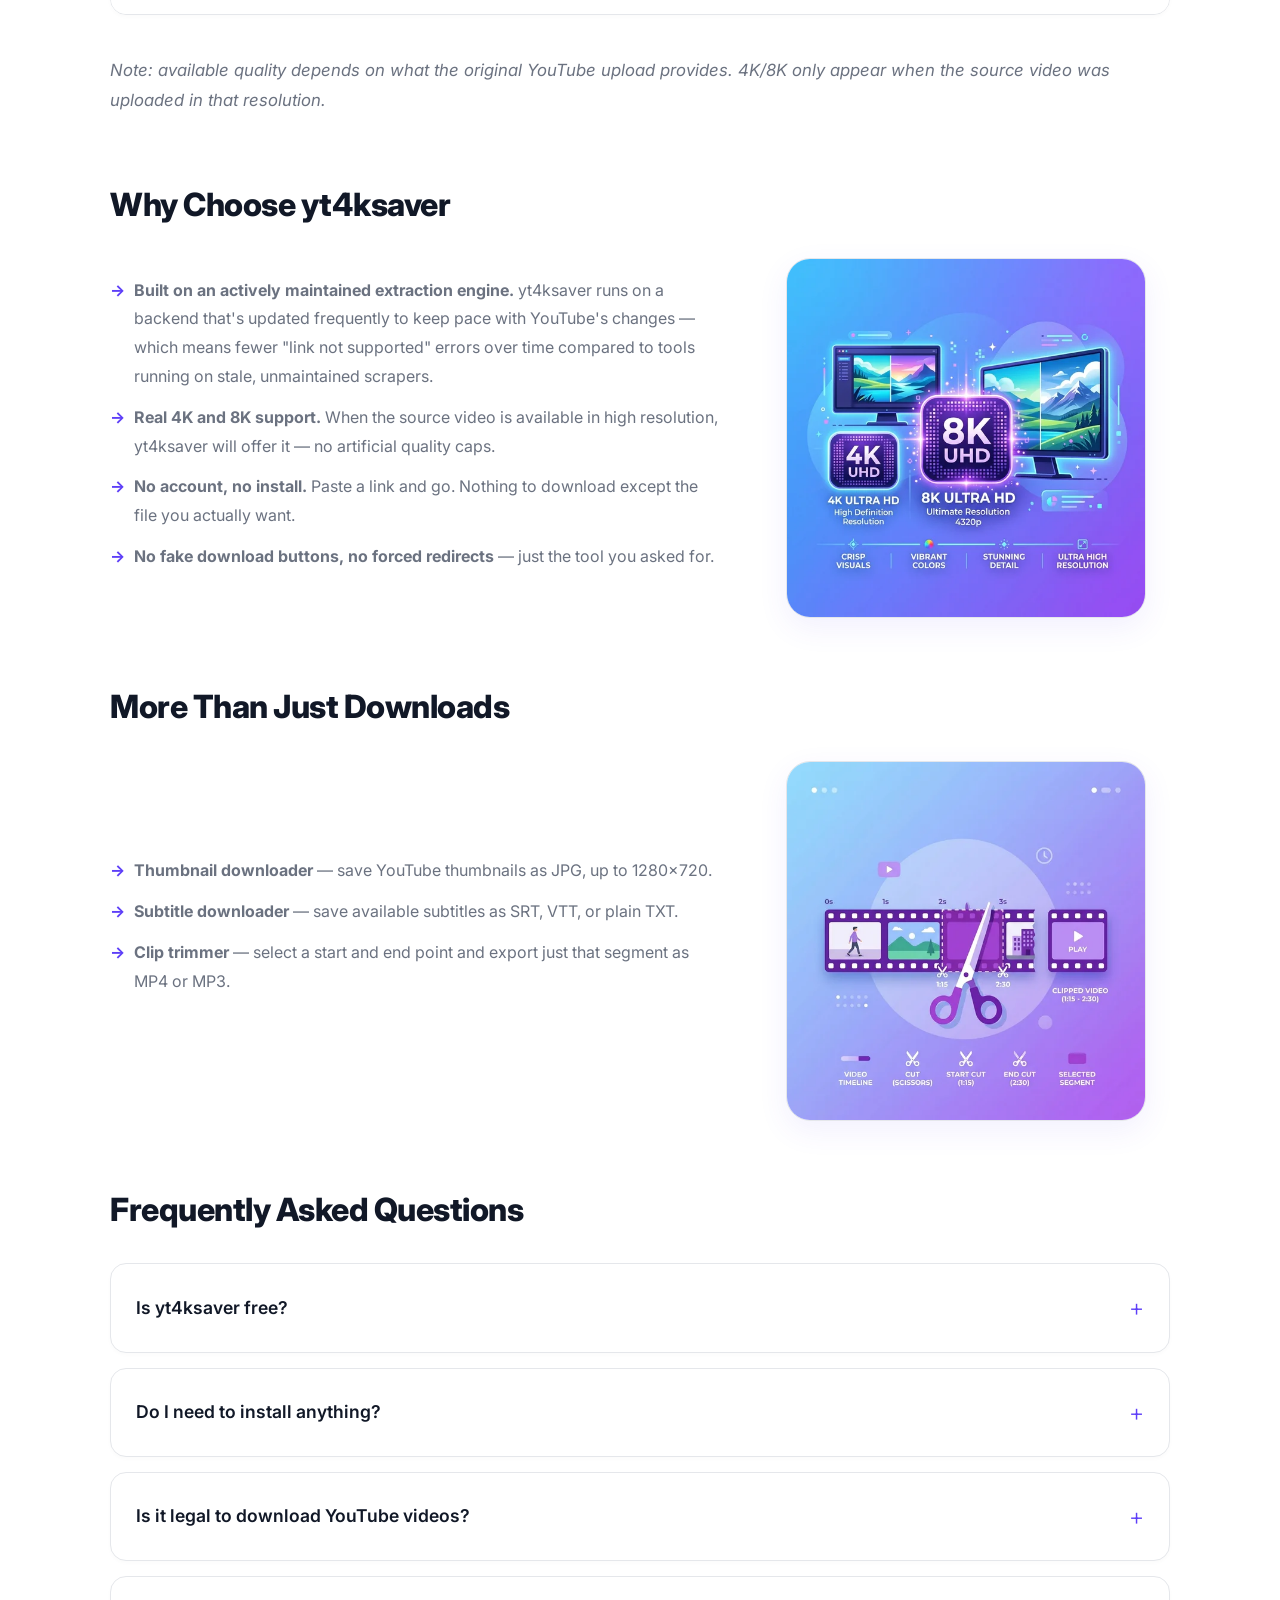
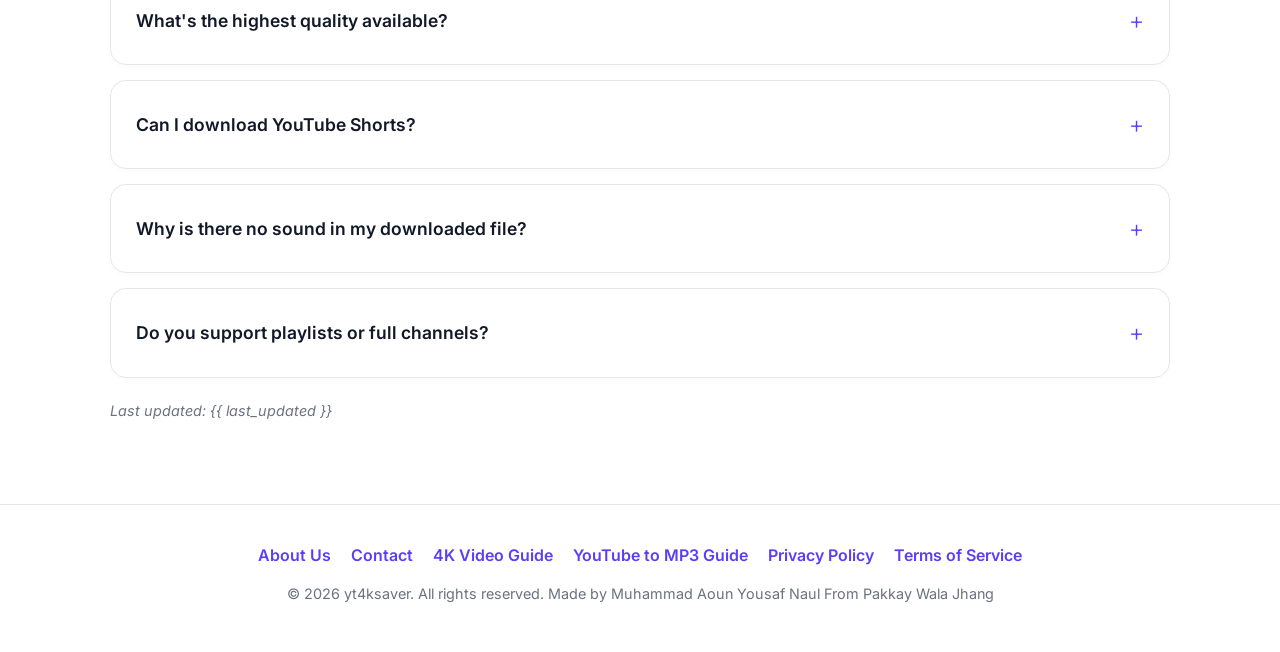
==== commit 02aecee3: "Add SEO/GEO/AEO optimized blog articles and images with author profile" ====
--- a/index.html
+++ b/index.html
@@ -430,6 +430,8 @@
             <div class="footer-links">
                 <a href="/about.html">About Us</a>
                 <a href="/contact.html">Contact</a>
+                <a href="/blog/how-to-download-4k-youtube-video.html">4K Video Guide</a>
+                <a href="/blog/best-youtube-to-mp3-downloader.html">YouTube to MP3 Guide</a>
                 <a href="/privacy.html">Privacy Policy</a>
                 <a href="/terms.html">Terms of Service</a>
             </div>
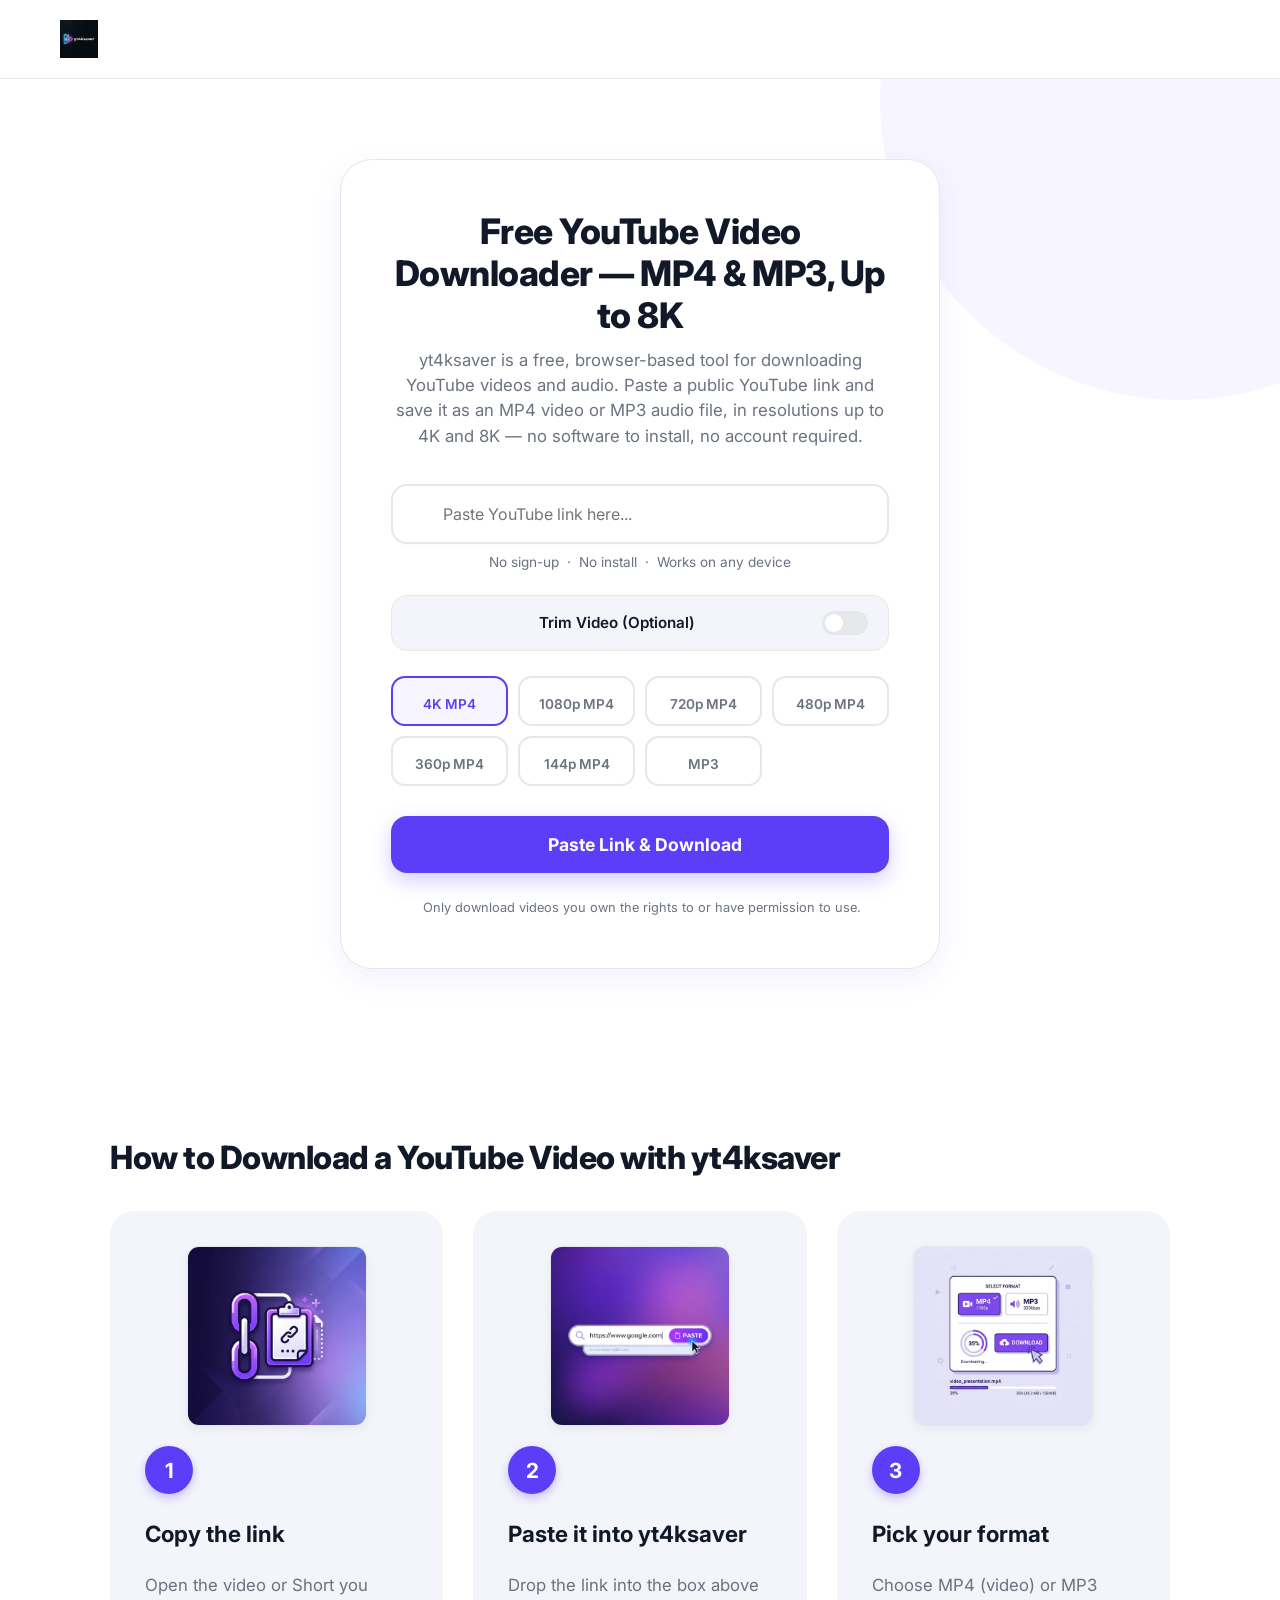
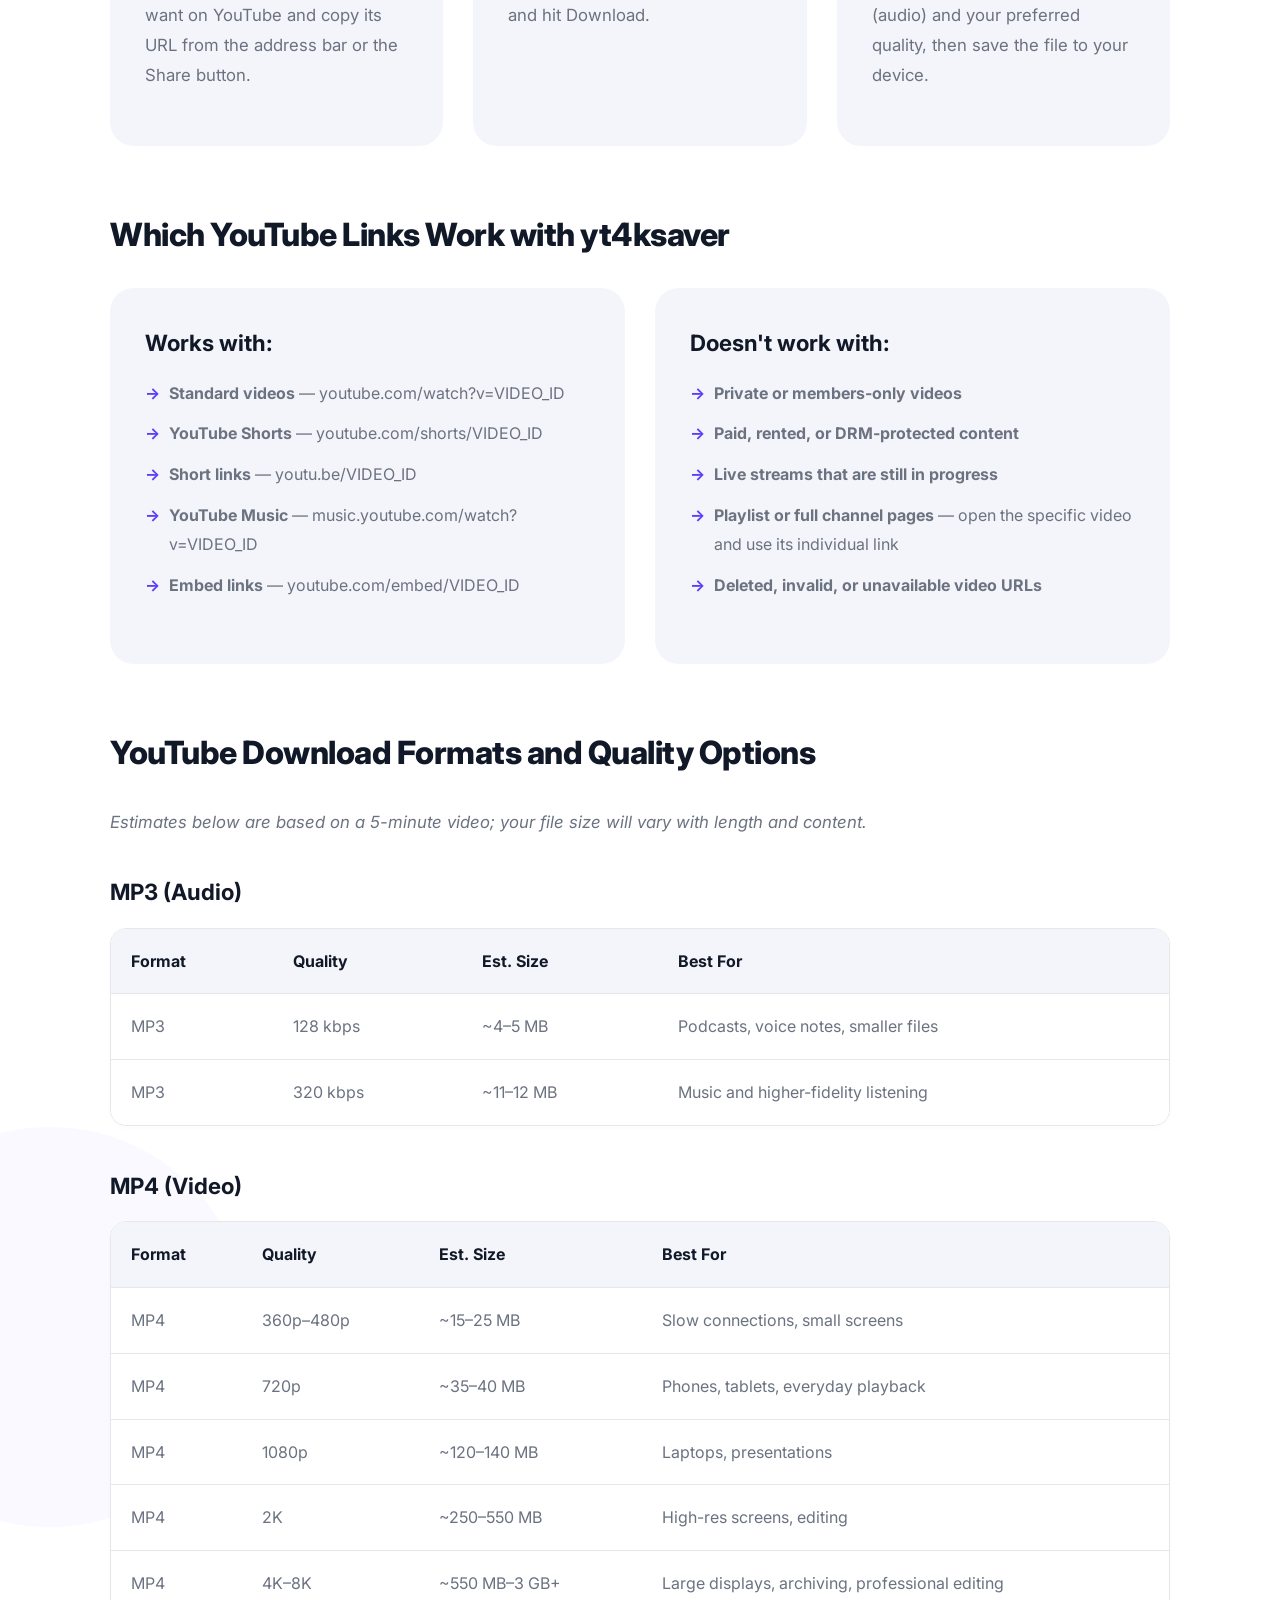
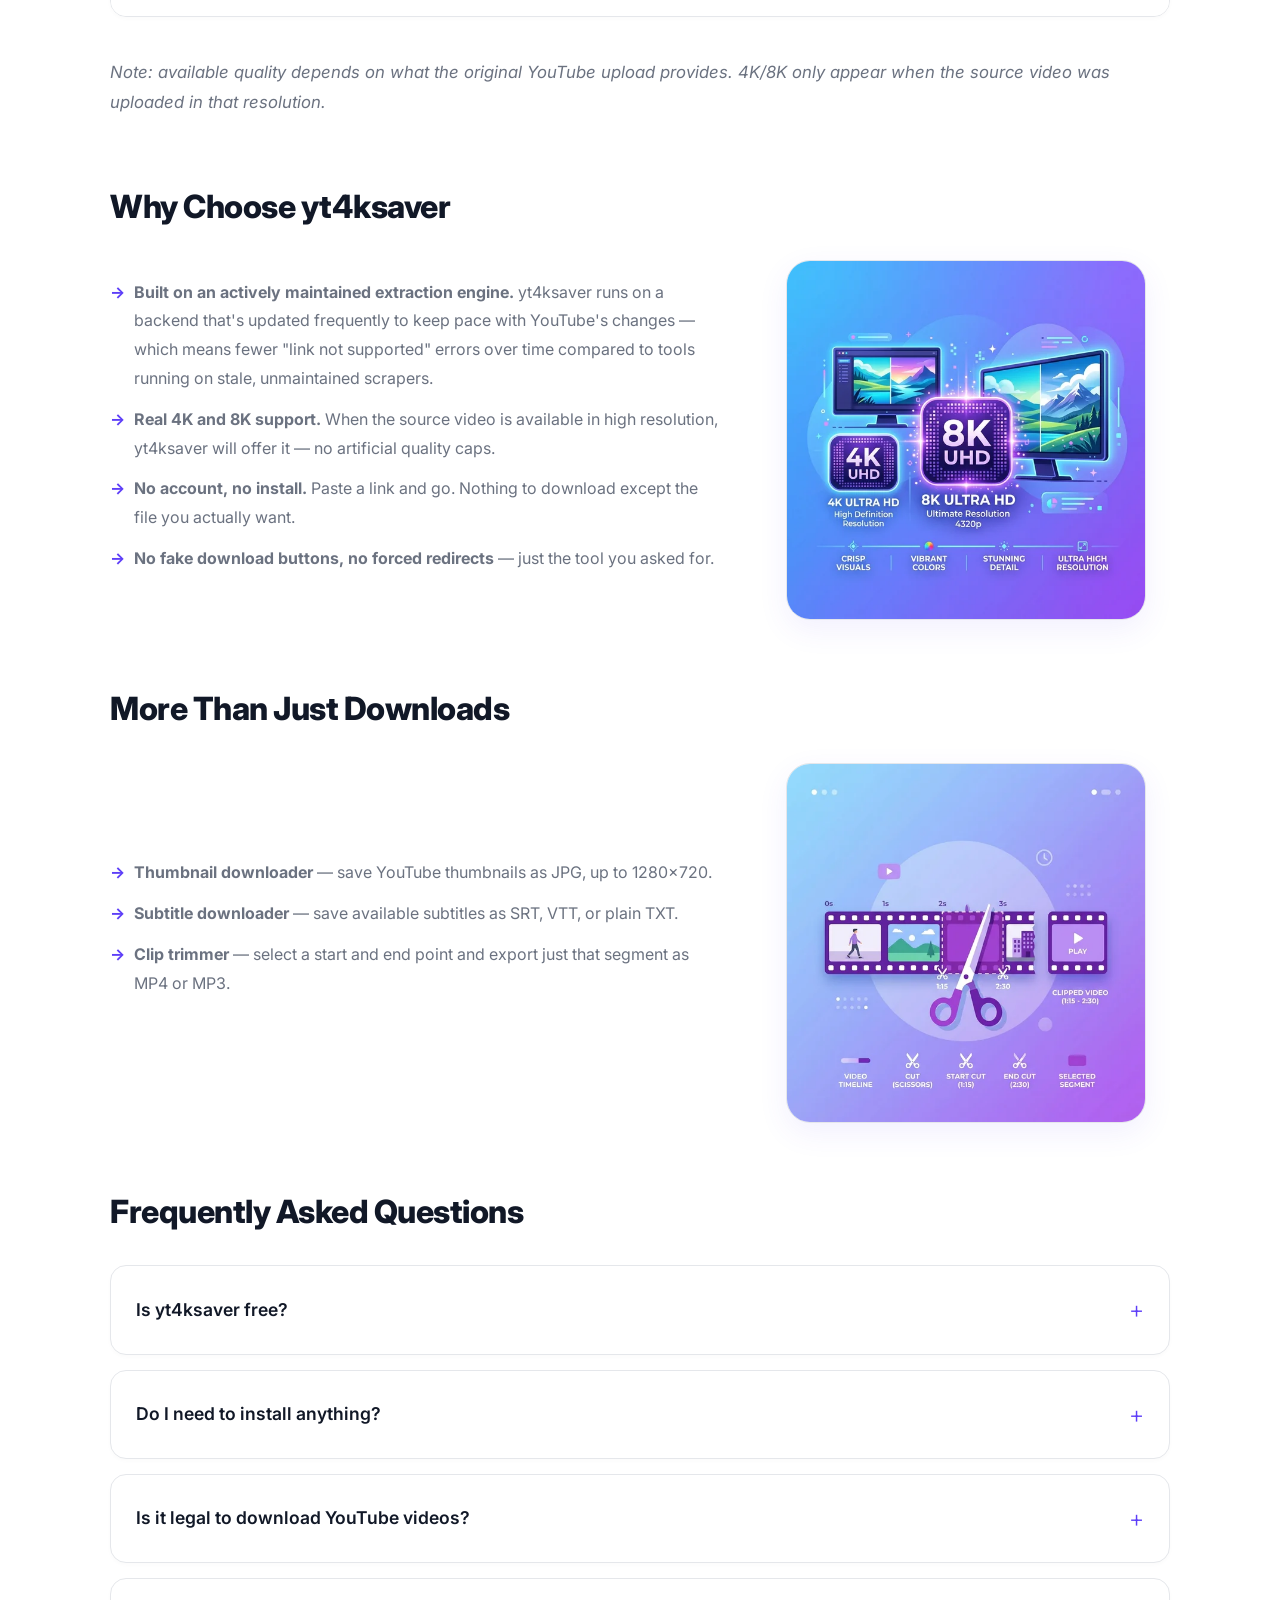
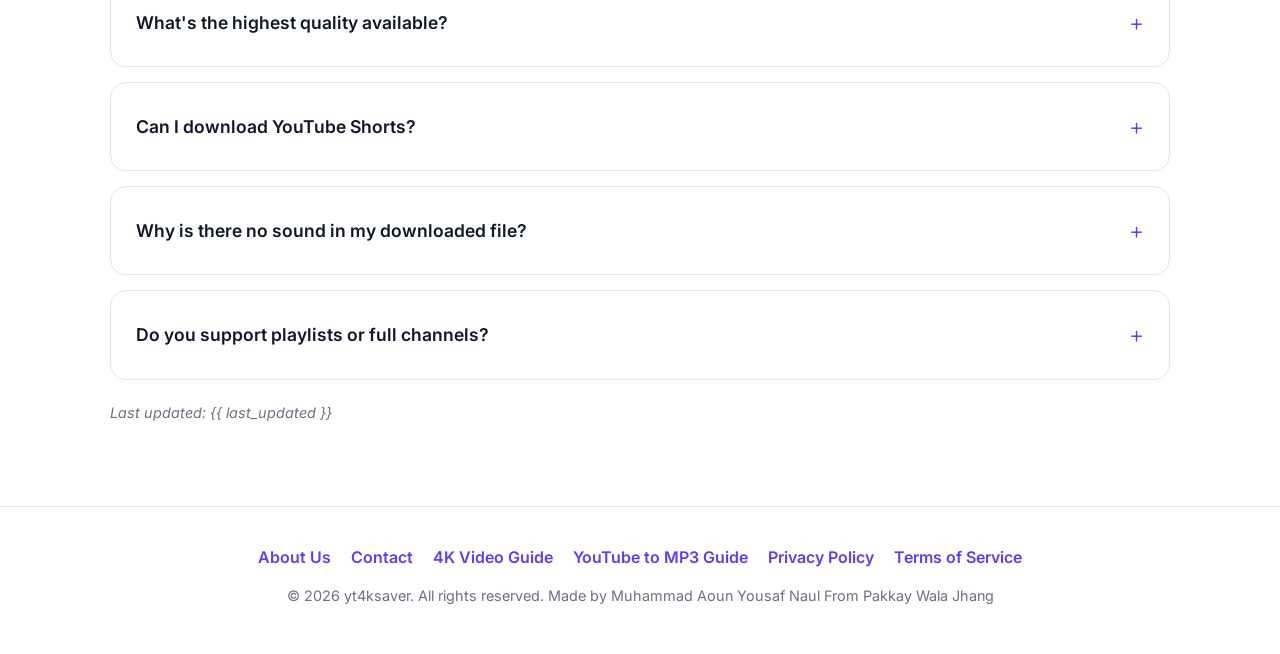
==== commit da7115fb: "Add horizontal logo, favicon, and author headshot everywhere across all pages" ====
--- a/index.html
+++ b/index.html
@@ -22,7 +22,7 @@
     <meta name="twitter:card" content="summary_large_image">
     <meta name="twitter:title" content="yt4ksaver — Free YouTube Video Downloader">
     <meta name="twitter:description" content="MP4 & MP3, up to 8K. No sign-up, no software.">
-
+    <link rel="icon" type="image/png" href="favicon.png">
     <link href="https://fonts.googleapis.com/css2?family=Inter:wght@400;500;600;700&display=swap" rel="stylesheet">
     <link rel="stylesheet" href="style.css">
     <script src="https://unpkg.com/lucide@latest"></script>
@@ -38,6 +38,7 @@
           "url": "https://yt4ksaver.com/",
           "applicationCategory": "MultimediaApplication",
           "operatingSystem": "Any (browser-based)",
+          "logo": "https://yt4ksaver.com/logo.png",
           "offers": {
             "@type": "Offer",
             "price": "0",
@@ -93,8 +94,7 @@
     <header class="site-header">
         <div class="header-container">
             <a href="/" class="logo" style="text-decoration: none;">
-                <i data-lucide="youtube" style="color: var(--primary-color);"></i>
-                yt4ksaver
+                <img src="logo.png" alt="yt4ksaver logo" style="height: 38px;">
             </a>
             <button class="dark-mode-toggle" id="dark-mode-toggle" aria-label="Toggle Dark Mode">
                 <i data-lucide="moon" class="toggle-icon"></i>
--- a/style.css
+++ b/style.css
@@ -84,12 +84,15 @@
 }
 
 .logo {
-    font-size: 1.5rem;
-    font-weight: 700;
-    color: var(--primary-color);
-    display: flex;
-    align-items: center;
-    gap: 8px;
+    display: flex;
+    align-items: center;
+}
+
+.logo img {
+    height: 38px;
+    width: auto;
+    display: block;
+    object-fit: contain;
 }
 
 .dark-mode-toggle {
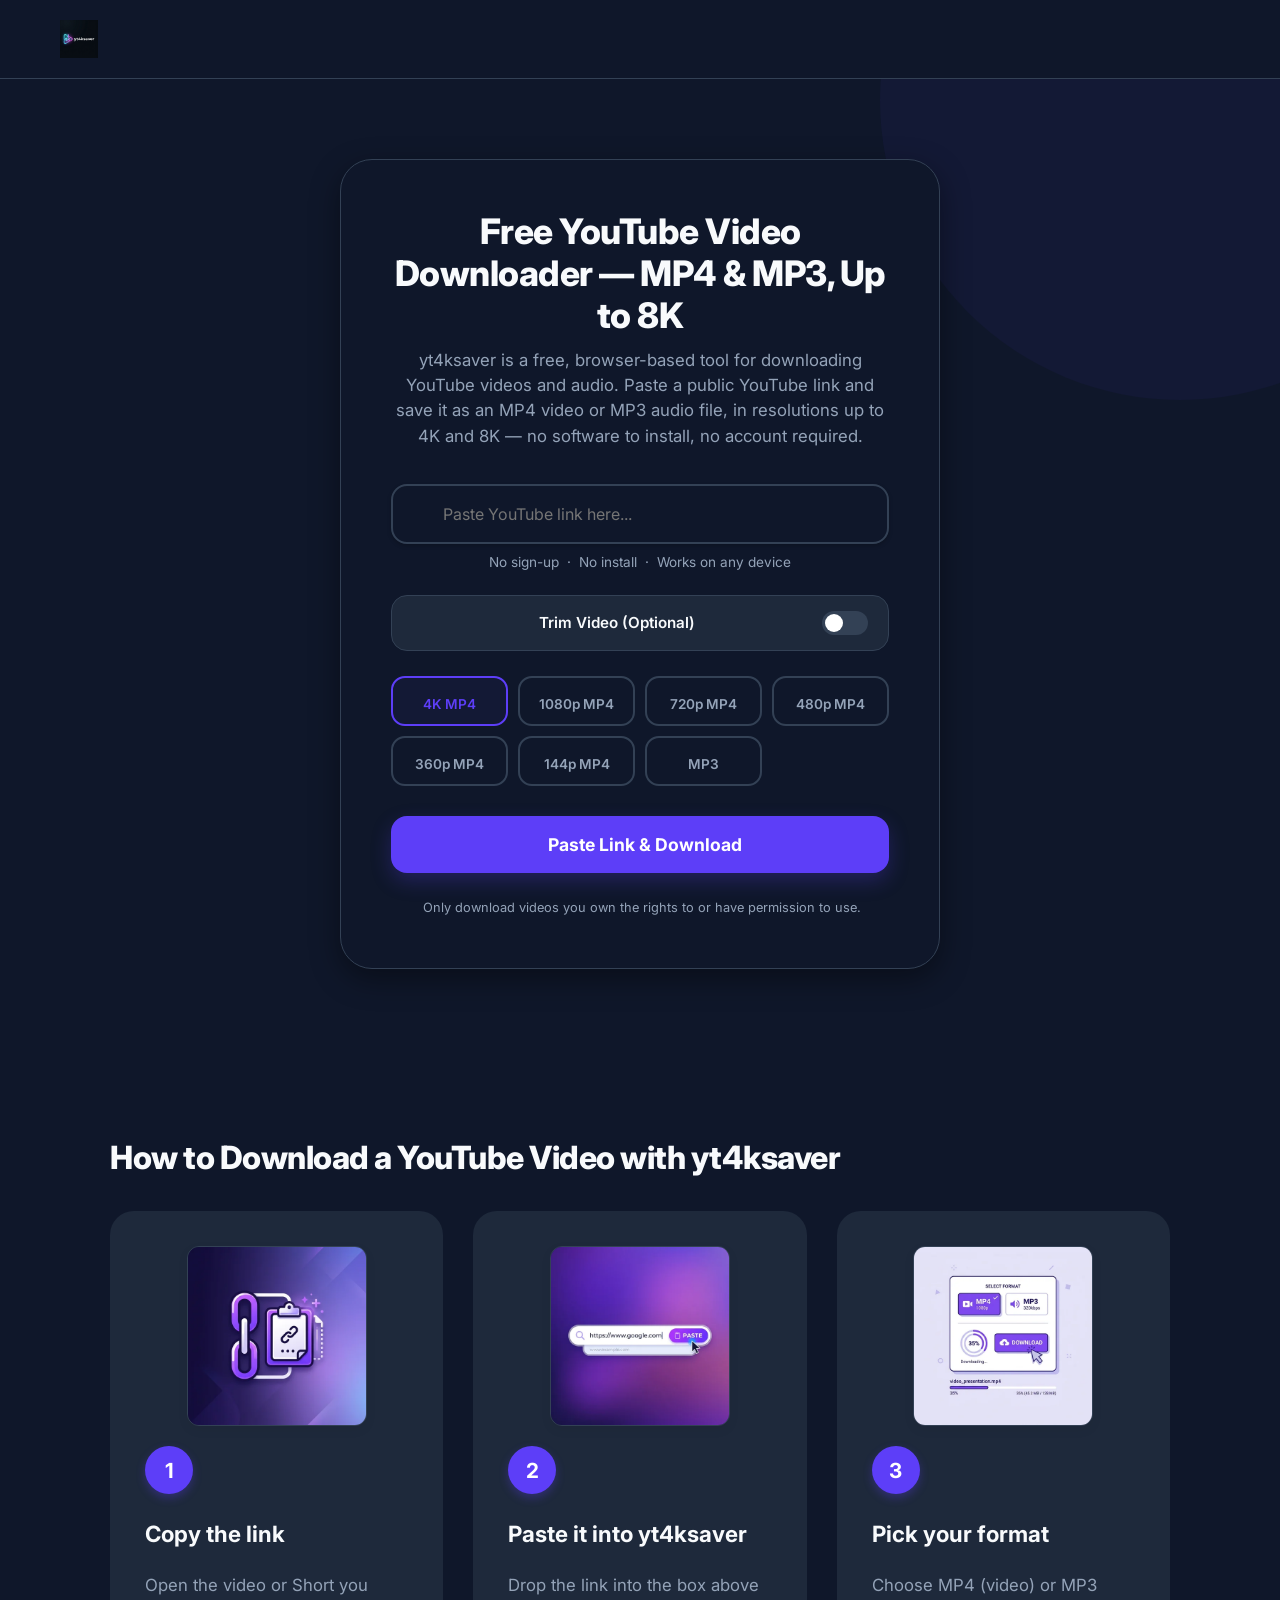
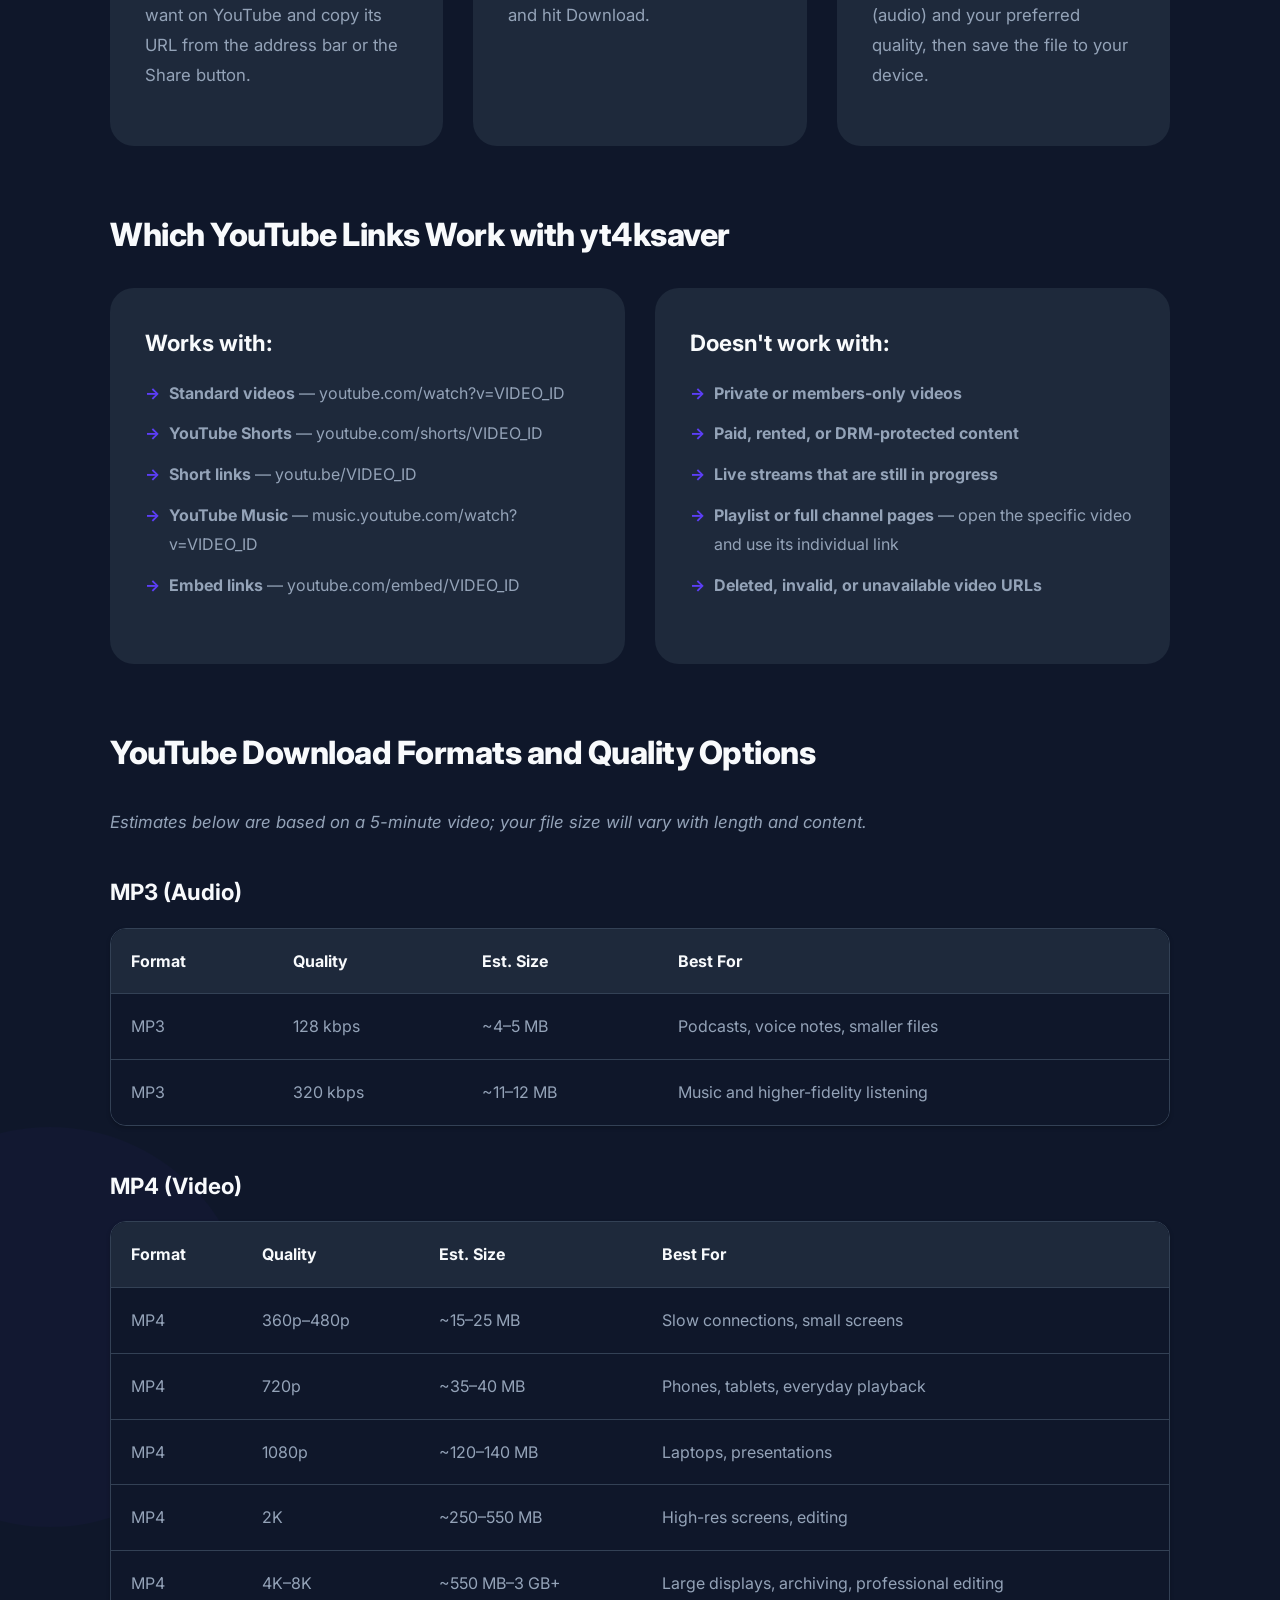
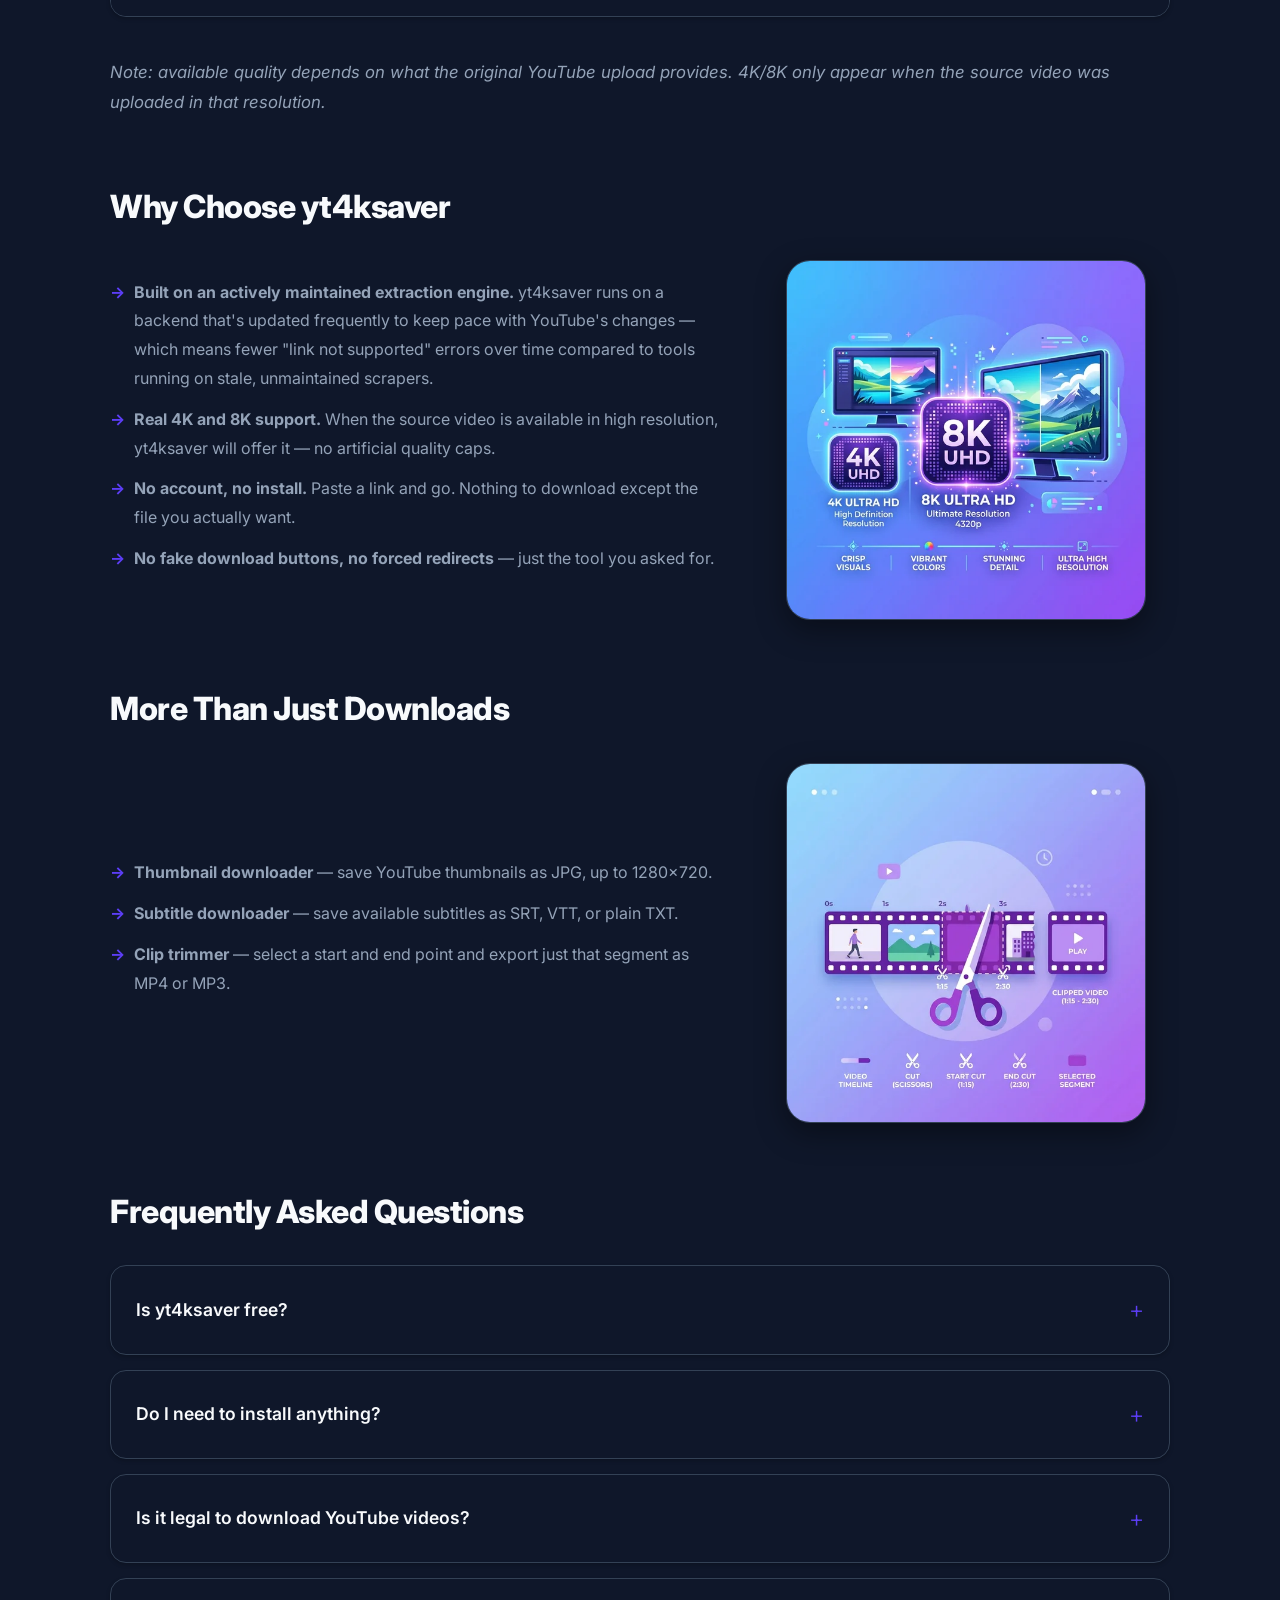
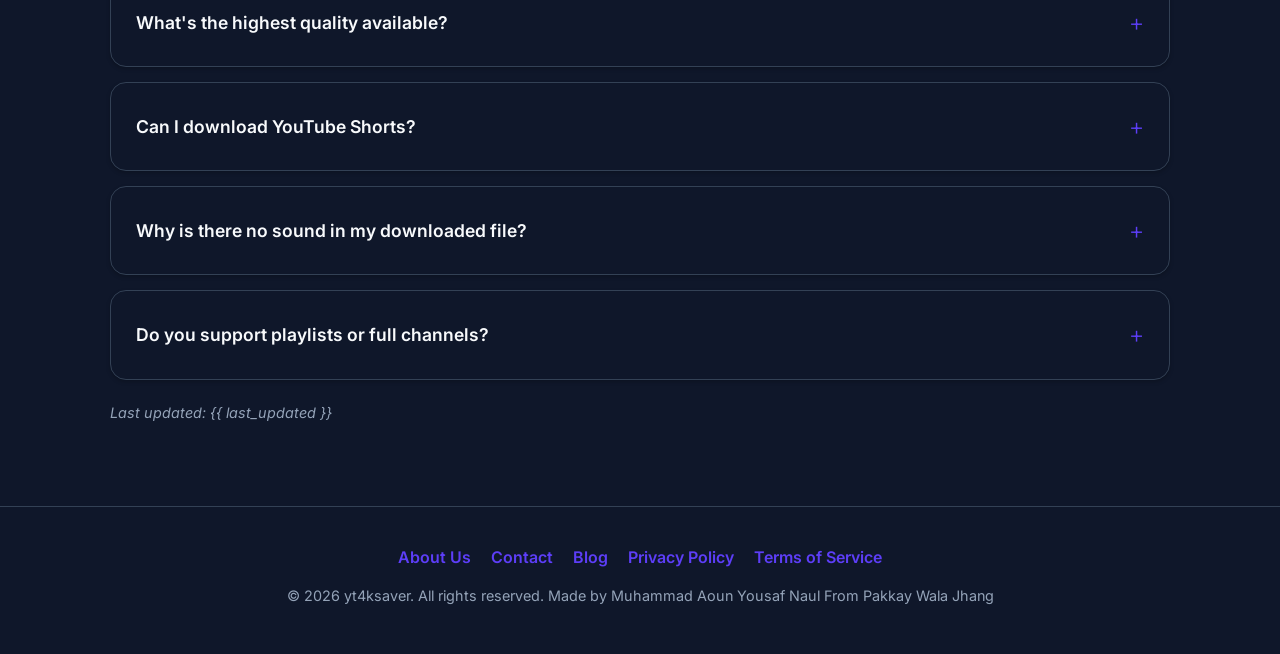
==== commit 4505c44d: "Create blog page, update theme default to dark, fix breadcrumbs, fix home page last updated bug" ====
--- a/index.html
+++ b/index.html
@@ -419,8 +419,7 @@
                             link.</p>
                     </details>
                 </div>
-                <p style="margin-top: 20px; font-size: 0.9rem; color: var(--text-secondary);"><em>Last updated: {{
-                        last_updated }}</em></p>
+                <p style="margin-top: 20px; font-size: 0.9rem; color: var(--text-secondary);"><em>Last updated: {{ last_updated }}</em></p>
             </article>
         </section>
     </main>
@@ -430,8 +429,7 @@
             <div class="footer-links">
                 <a href="/about.html">About Us</a>
                 <a href="/contact.html">Contact</a>
-                <a href="/blog/how-to-download-4k-youtube-video.html">4K Video Guide</a>
-                <a href="/blog/best-youtube-to-mp3-downloader.html">YouTube to MP3 Guide</a>
+                <a href="/blog.html">Blog</a>
                 <a href="/privacy.html">Privacy Policy</a>
                 <a href="/terms.html">Terms of Service</a>
             </div>
--- a/style.css
+++ b/style.css
@@ -1,6 +1,16 @@
 :root {
     --primary-color: #5d3ef8;
     --primary-hover: #4b2edf;
+    --bg-main: #0f172a;
+    --bg-card: #1e293b;
+    --text-primary: #f8fafc;
+    --text-secondary: #94a3b8;
+    --border-color: #334155;
+    --shadow-sm: 0 2px 4px rgba(0, 0, 0, 0.2);
+    --shadow-md: 0 10px 30px rgba(0, 0, 0, 0.4);
+}
+
+body.light-mode {
     --bg-main: #ffffff;
     --bg-card: #f4f5fb;
     --text-primary: #111827;
@@ -8,16 +18,6 @@
     --border-color: #e5e7eb;
     --shadow-sm: 0 2px 4px rgba(0, 0, 0, 0.02);
     --shadow-md: 0 10px 30px rgba(93, 62, 248, 0.08);
-}
-
-body.dark-mode {
-    --bg-main: #0f172a;
-    --bg-card: #1e293b;
-    --text-primary: #f8fafc;
-    --text-secondary: #94a3b8;
-    --border-color: #334155;
-    --shadow-sm: 0 2px 4px rgba(0, 0, 0, 0.2);
-    --shadow-md: 0 10px 30px rgba(0, 0, 0, 0.4);
 }
 
 * {
@@ -373,7 +373,7 @@
     width: 60px;
     border-radius: 16px;
     border: 2px solid #ef4444;
-    background: #fef2f2;
+    background: rgba(239, 68, 68, 0.1);
     color: #ef4444;
     cursor: pointer;
     transition: all 0.2s;
@@ -387,8 +387,8 @@
     color: white;
 }
 
-body.dark-mode .pause-btn {
-    background: rgba(239, 68, 68, 0.1);
+body.light-mode .pause-btn {
+    background: #fef2f2;
 }
 
 .spinner {
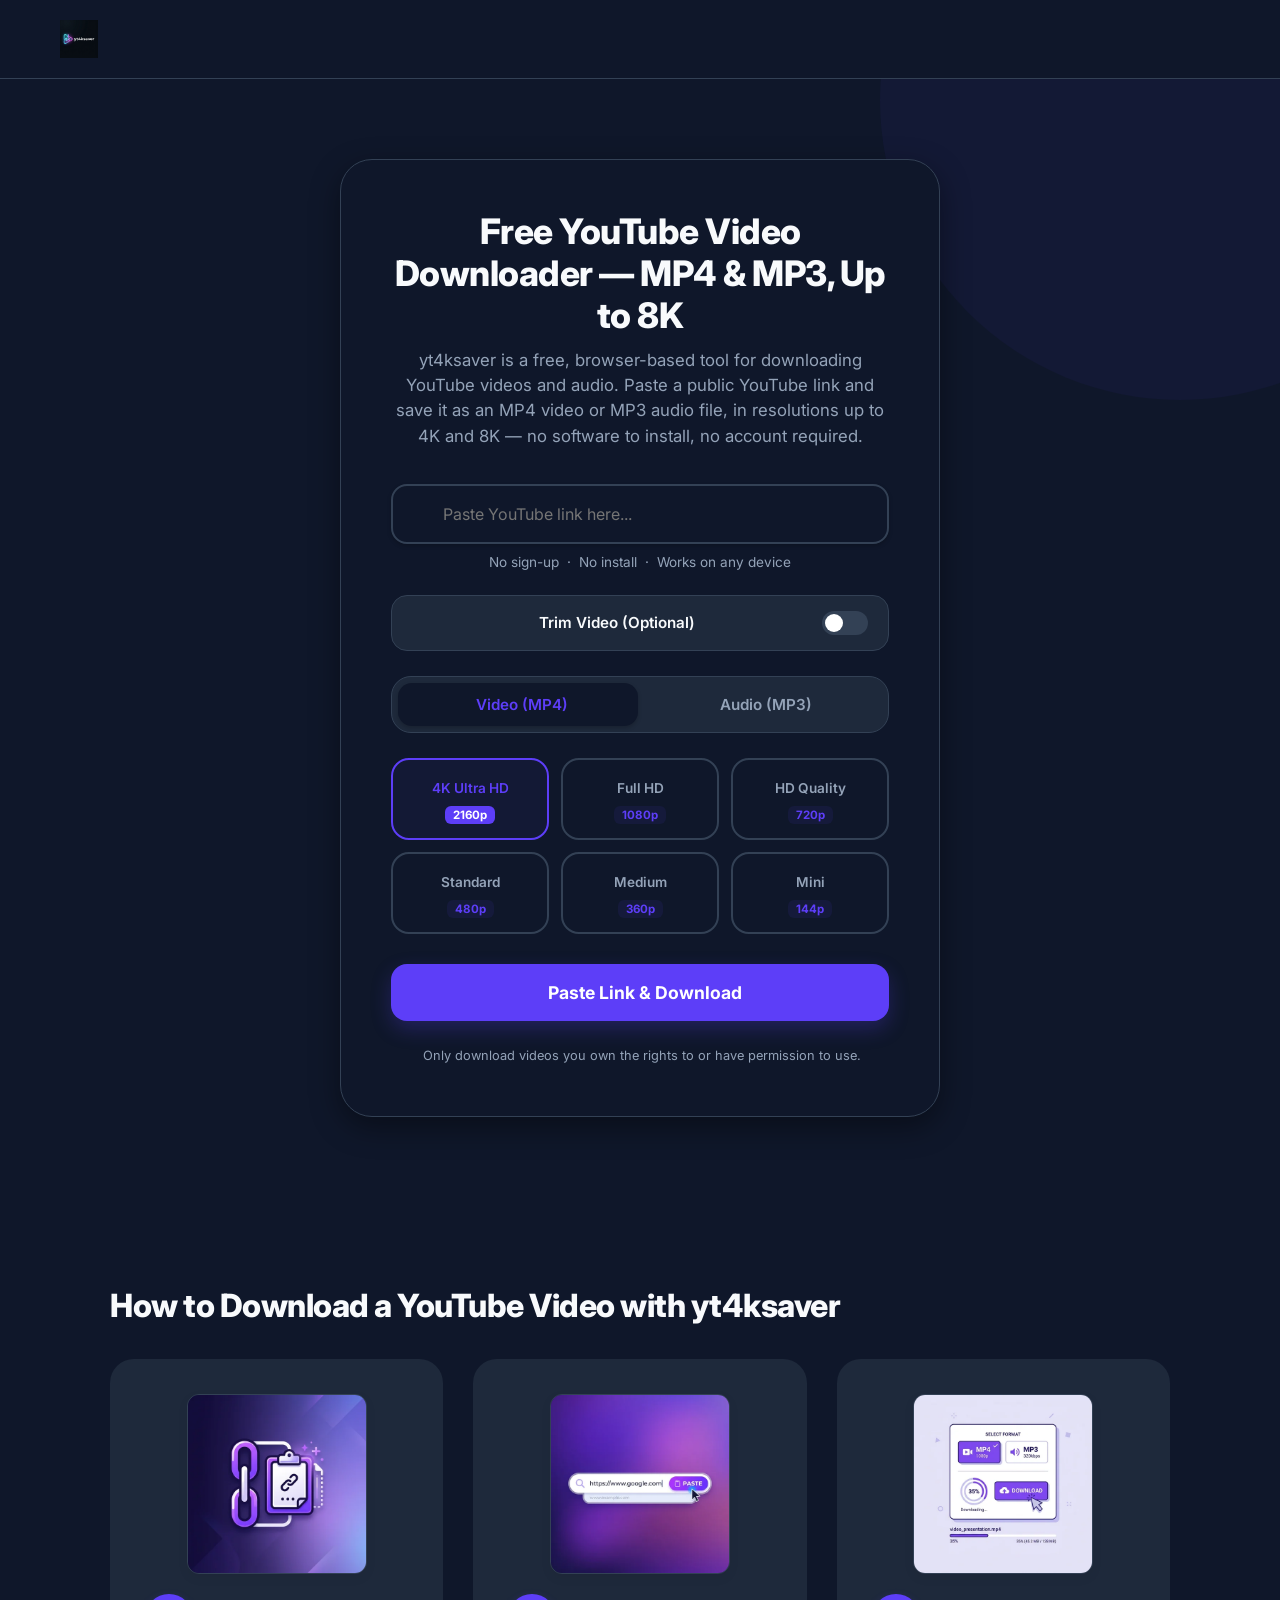
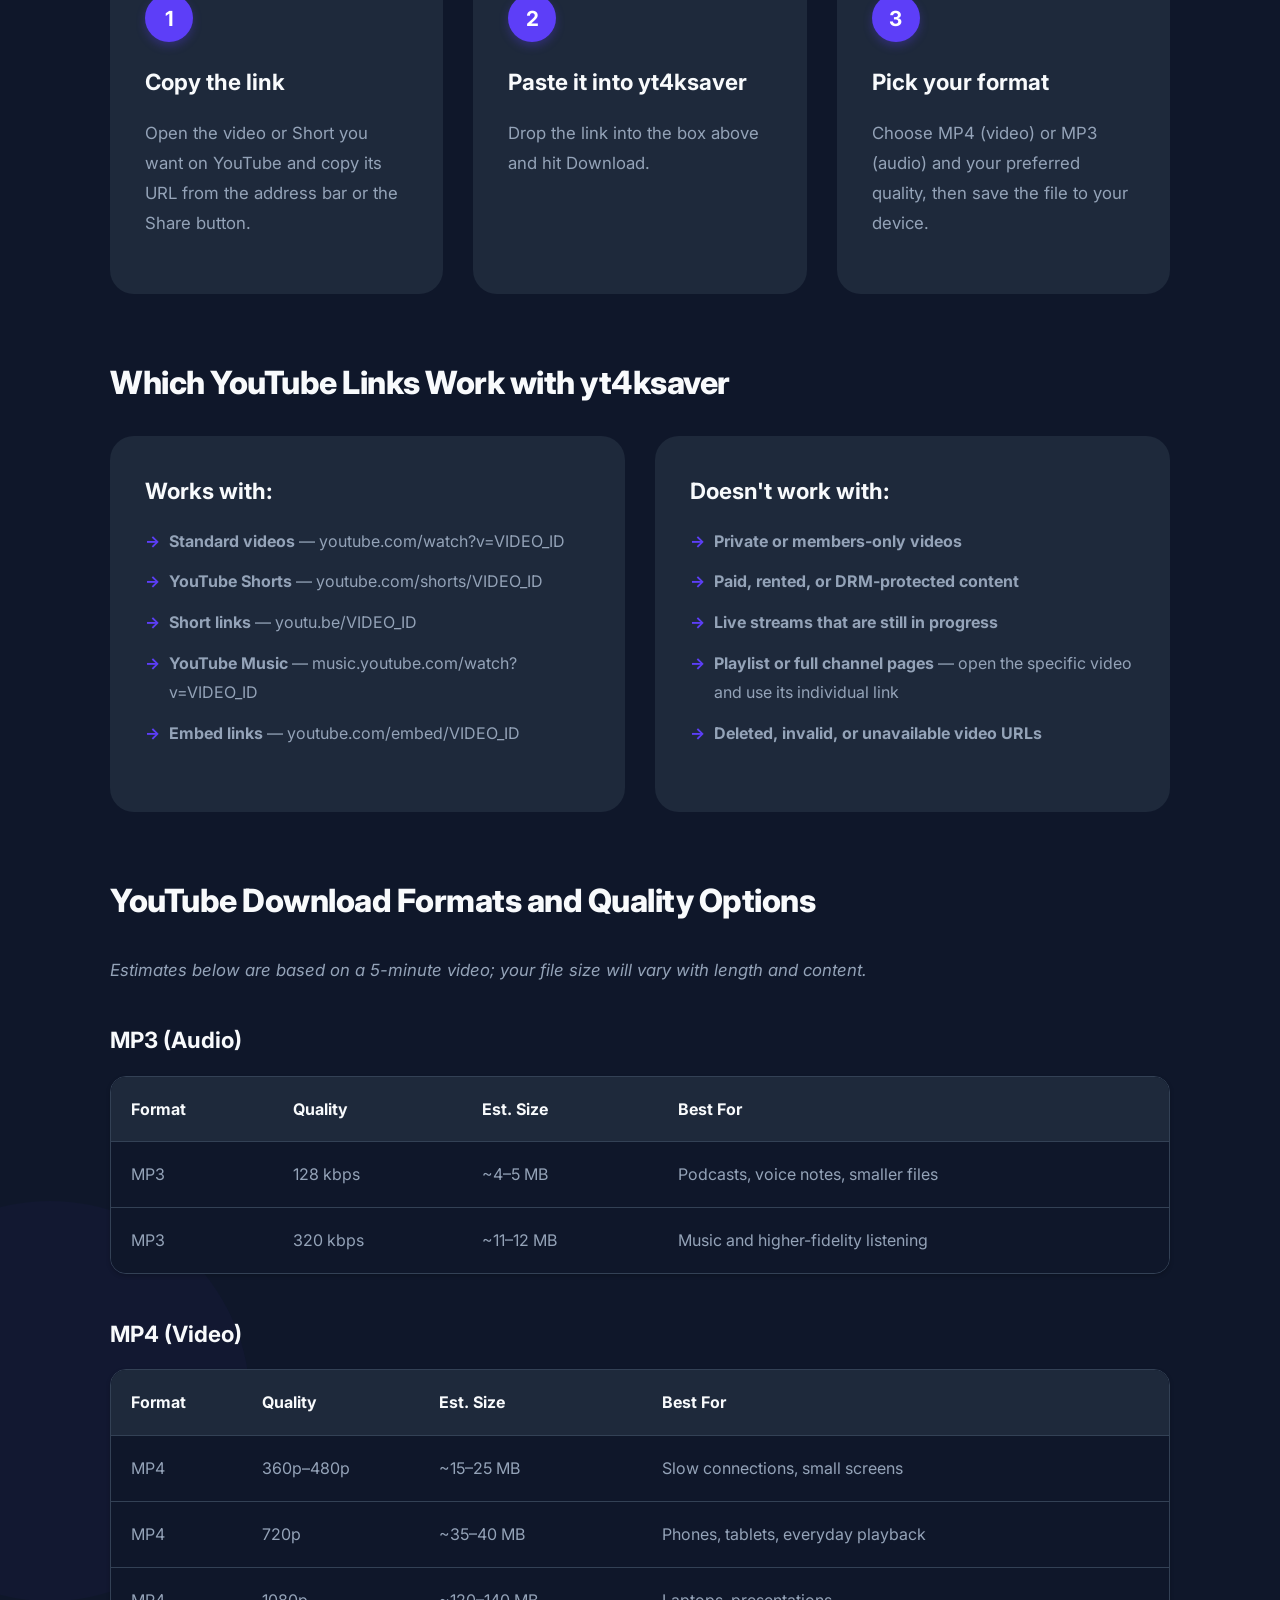
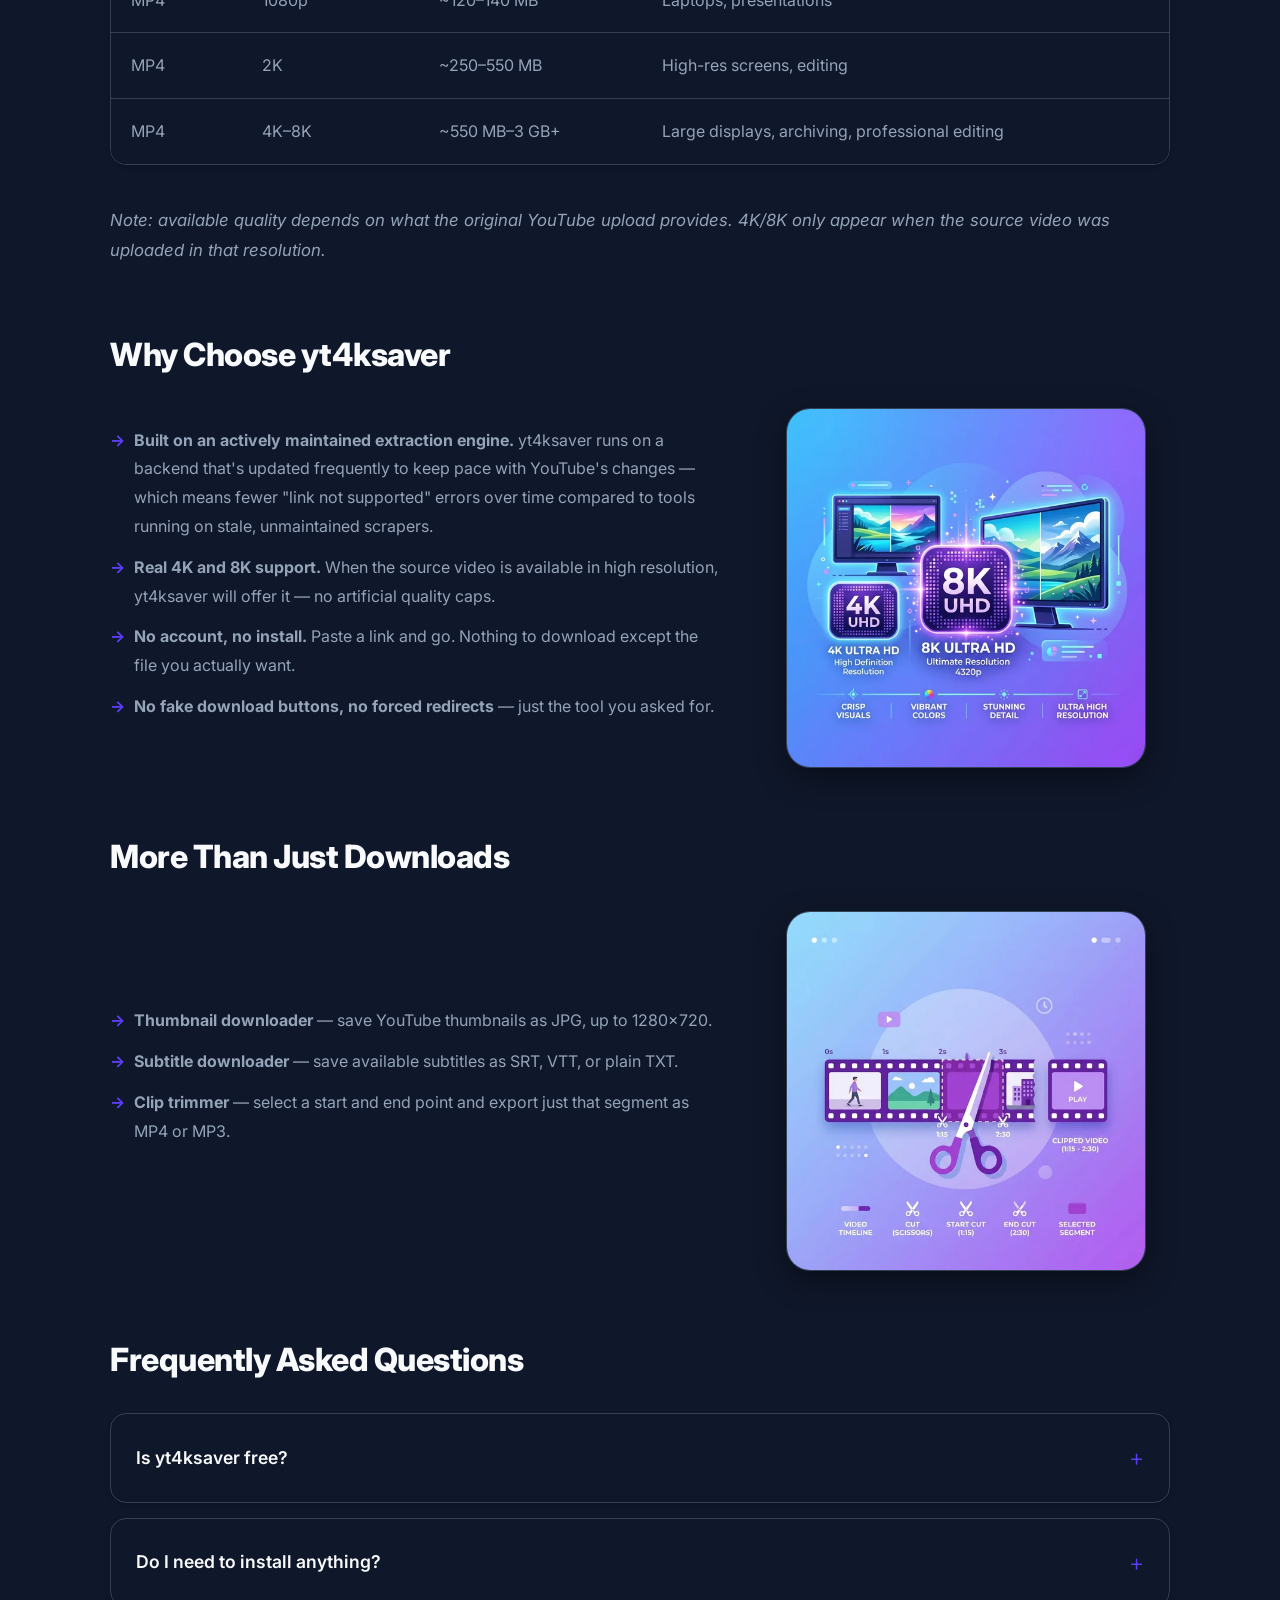
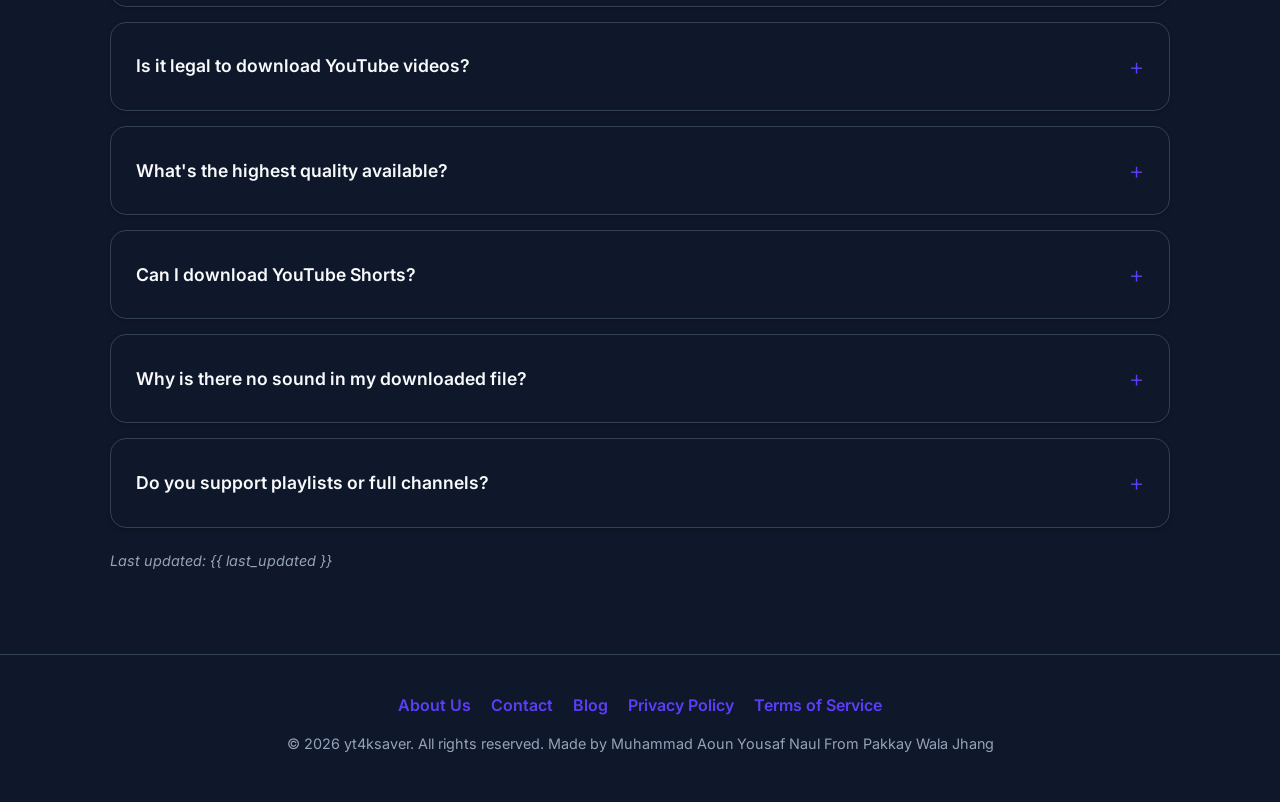
==== commit cd335b4c: "Redesign options layout with video/audio tabs and multiple MP3 bitrates" ====
--- a/index.html
+++ b/index.html
@@ -160,14 +160,32 @@
                         </div>
                     </div>
 
-                    <div class="options-group">
-                        <button class="option active" data-format="4k"><i data-lucide="monitor-play"></i> 4K MP4</button>
-                        <button class="option" data-format="1080p"><i data-lucide="tv"></i> 1080p MP4</button>
-                        <button class="option" data-format="720p"><i data-lucide="laptop"></i> 720p MP4</button>
-                        <button class="option" data-format="480p"><i data-lucide="smartphone"></i> 480p MP4</button>
-                        <button class="option" data-format="360p"><i data-lucide="smartphone"></i> 360p MP4</button>
-                        <button class="option" data-format="144p"><i data-lucide="film"></i> 144p MP4</button>
-                        <button class="option" data-format="mp3"><i data-lucide="headphones"></i> MP3</button>
+                    <!-- Tabs for Format Selection -->
+                    <div class="tabs-container">
+                        <button type="button" class="tab-btn active" id="tab-video-btn"><i data-lucide="video"></i> Video (MP4)</button>
+                        <button type="button" class="tab-btn" id="tab-audio-btn"><i data-lucide="music"></i> Audio (MP3)</button>
+                    </div>
+
+                    <!-- Video Formats -->
+                    <div class="options-pane" id="pane-video">
+                        <div class="options-grid">
+                            <button class="option active" data-format="4k"><i data-lucide="monitor-play"></i> 4K Ultra HD <span class="format-badge">2160p</span></button>
+                            <button class="option" data-format="1080p"><i data-lucide="tv"></i> Full HD <span class="format-badge">1080p</span></button>
+                            <button class="option" data-format="720p"><i data-lucide="laptop"></i> HD Quality <span class="format-badge">720p</span></button>
+                            <button class="option" data-format="480p"><i data-lucide="smartphone"></i> Standard <span class="format-badge">480p</span></button>
+                            <button class="option" data-format="360p"><i data-lucide="smartphone"></i> Medium <span class="format-badge">360p</span></button>
+                            <button class="option" data-format="144p"><i data-lucide="film"></i> Mini <span class="format-badge">144p</span></button>
+                        </div>
+                    </div>
+
+                    <!-- Audio Formats -->
+                    <div class="options-pane" id="pane-audio" style="display: none;">
+                        <div class="options-grid">
+                            <button class="option" data-format="mp3-320"><i data-lucide="headphones"></i> Hi-Fi Audio <span class="format-badge">320kbps</span></button>
+                            <button class="option" data-format="mp3-256"><i data-lucide="headphones"></i> High Quality <span class="format-badge">256kbps</span></button>
+                            <button class="option" data-format="mp3-192"><i data-lucide="headphones"></i> Standard <span class="format-badge">192kbps</span></button>
+                            <button class="option" data-format="mp3-128"><i data-lucide="headphones"></i> Low Space <span class="format-badge">128kbps</span></button>
+                        </div>
                     </div>
 
                     <div class="progress-container" id="progress-container" style="display: none;">
--- a/style.css
+++ b/style.css
@@ -292,20 +292,62 @@
 }
 .time-input input:focus { border-color: var(--primary-color); }
 
-.options-group {
-    display: grid;
-    grid-template-columns: repeat(auto-fill, minmax(110px, 1fr));
-    gap: 10px;
-    margin-bottom: 30px;
-}
-
-.option {
-    padding: 12px 8px;
-    background: var(--bg-main);
-    border: 2px solid var(--border-color);
+/* Tabs Redesign */
+.tabs-container {
+    display: flex;
+    background: var(--bg-card);
+    border: 1px solid var(--border-color);
+    border-radius: 20px;
+    padding: 6px;
+    margin-bottom: 25px;
+    gap: 5px;
+}
+
+.tab-btn {
+    flex: 1;
+    display: flex;
+    align-items: center;
+    justify-content: center;
+    gap: 8px;
+    padding: 12px;
+    background: none;
+    border: none;
     border-radius: 14px;
     cursor: pointer;
-    transition: all 0.2s;
+    font-weight: 600;
+    color: var(--text-secondary);
+    transition: all 0.25s cubic-bezier(0.4, 0, 0.2, 1);
+    font-size: 0.95rem;
+}
+
+.tab-btn:hover {
+    color: var(--text-primary);
+}
+
+.tab-btn.active {
+    background: var(--bg-main);
+    color: var(--primary-color);
+    box-shadow: var(--shadow-sm);
+}
+
+.options-grid {
+    display: grid;
+    grid-template-columns: repeat(auto-fill, minmax(130px, 1fr));
+    gap: 12px;
+    margin-bottom: 30px;
+}
+
+.options-pane {
+    transition: all 0.3s ease;
+}
+
+.option {
+    padding: 14px 10px;
+    background: var(--bg-main);
+    border: 2px solid var(--border-color);
+    border-radius: 18px;
+    cursor: pointer;
+    transition: all 0.2s ease;
     font-weight: 600;
     font-size: 0.85rem;
     color: var(--text-secondary);
@@ -332,6 +374,22 @@
 
 .option.active .lucide, .option:hover .lucide {
     color: var(--primary-color);
+}
+
+.format-badge {
+    font-size: 0.72rem;
+    padding: 2px 8px;
+    background: rgba(93, 62, 248, 0.08);
+    border-radius: 6px;
+    color: var(--primary-color);
+    font-weight: 700;
+    margin-top: 4px;
+    transition: all 0.2s ease;
+}
+
+.option.active .format-badge {
+    background: var(--primary-color);
+    color: #ffffff;
 }
 
 .action-buttons {
@@ -804,8 +862,8 @@
         flex-direction: column;
         gap: 10px;
     }
-    .options-group {
-        grid-template-columns: repeat(3, 1fr);
+    .options-grid {
+        grid-template-columns: repeat(2, 1fr);
         gap: 8px;
     }
     .seo-article h2 {
